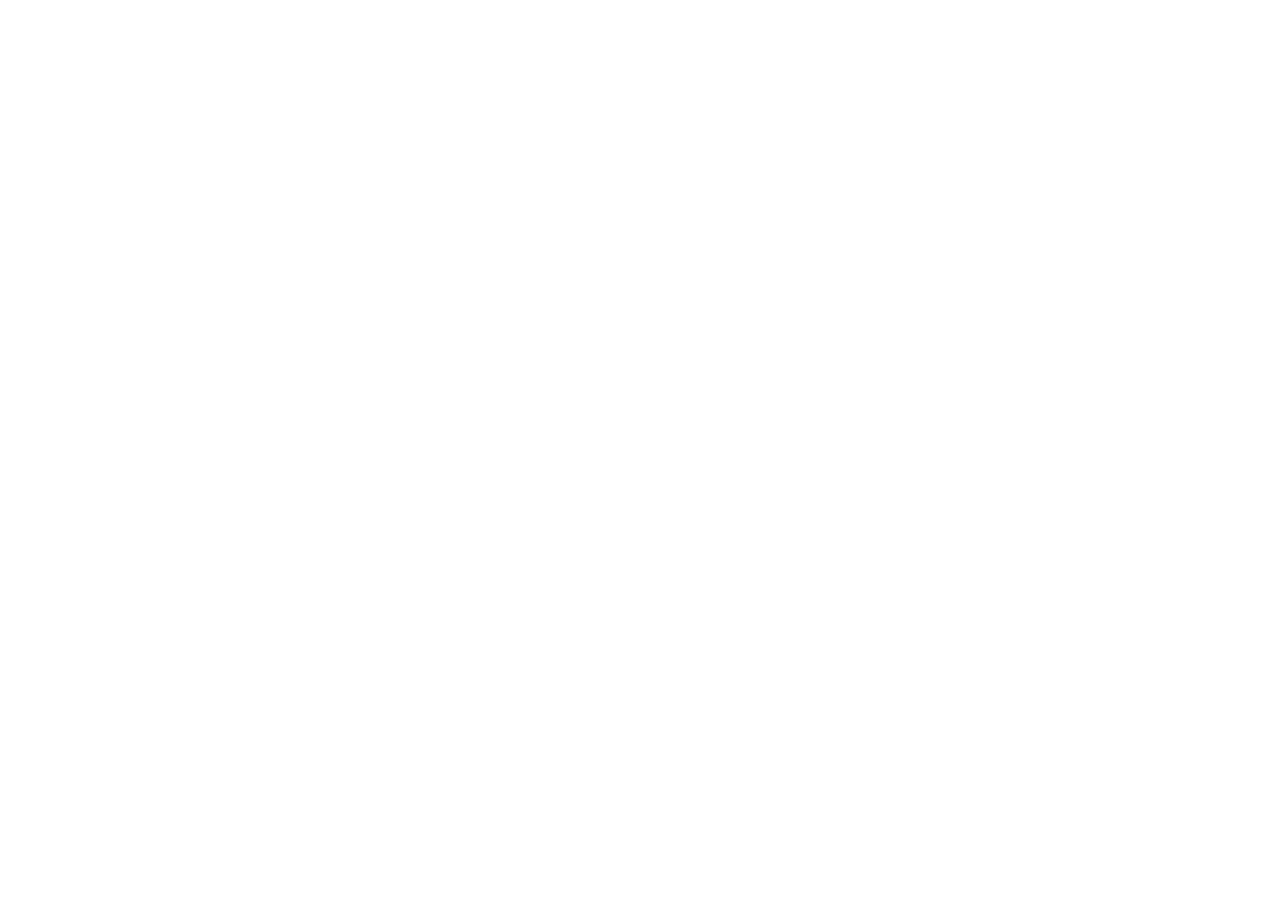
==== projects.html @ ff15ab54 "Add smooth scrolling and projects.html" ====
<!DOCTYPE html>
<html lang="en">

<head>
    <meta charset="UTF-8">
    <meta name="viewport" content="width=device-width, initial-scale=1.0">
    <title>Document</title>
</head>

<body>

</body>

</html>
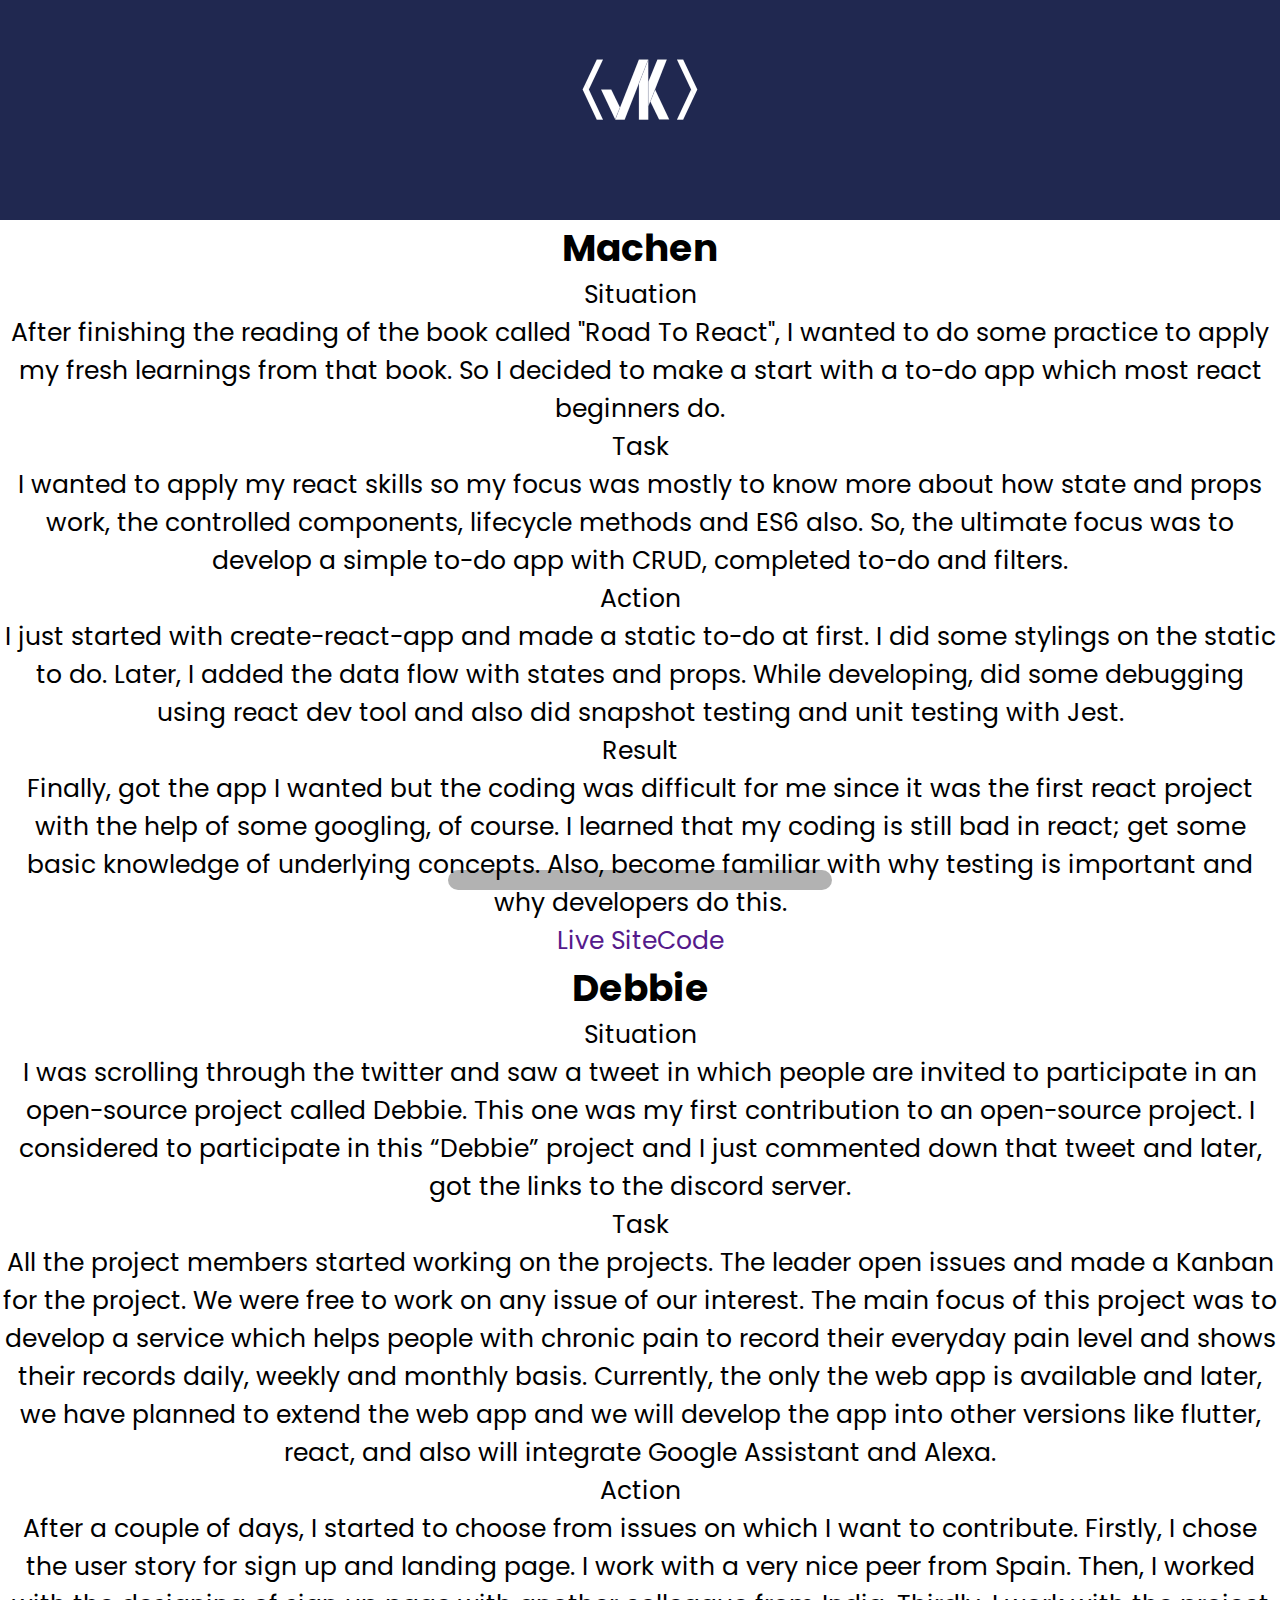
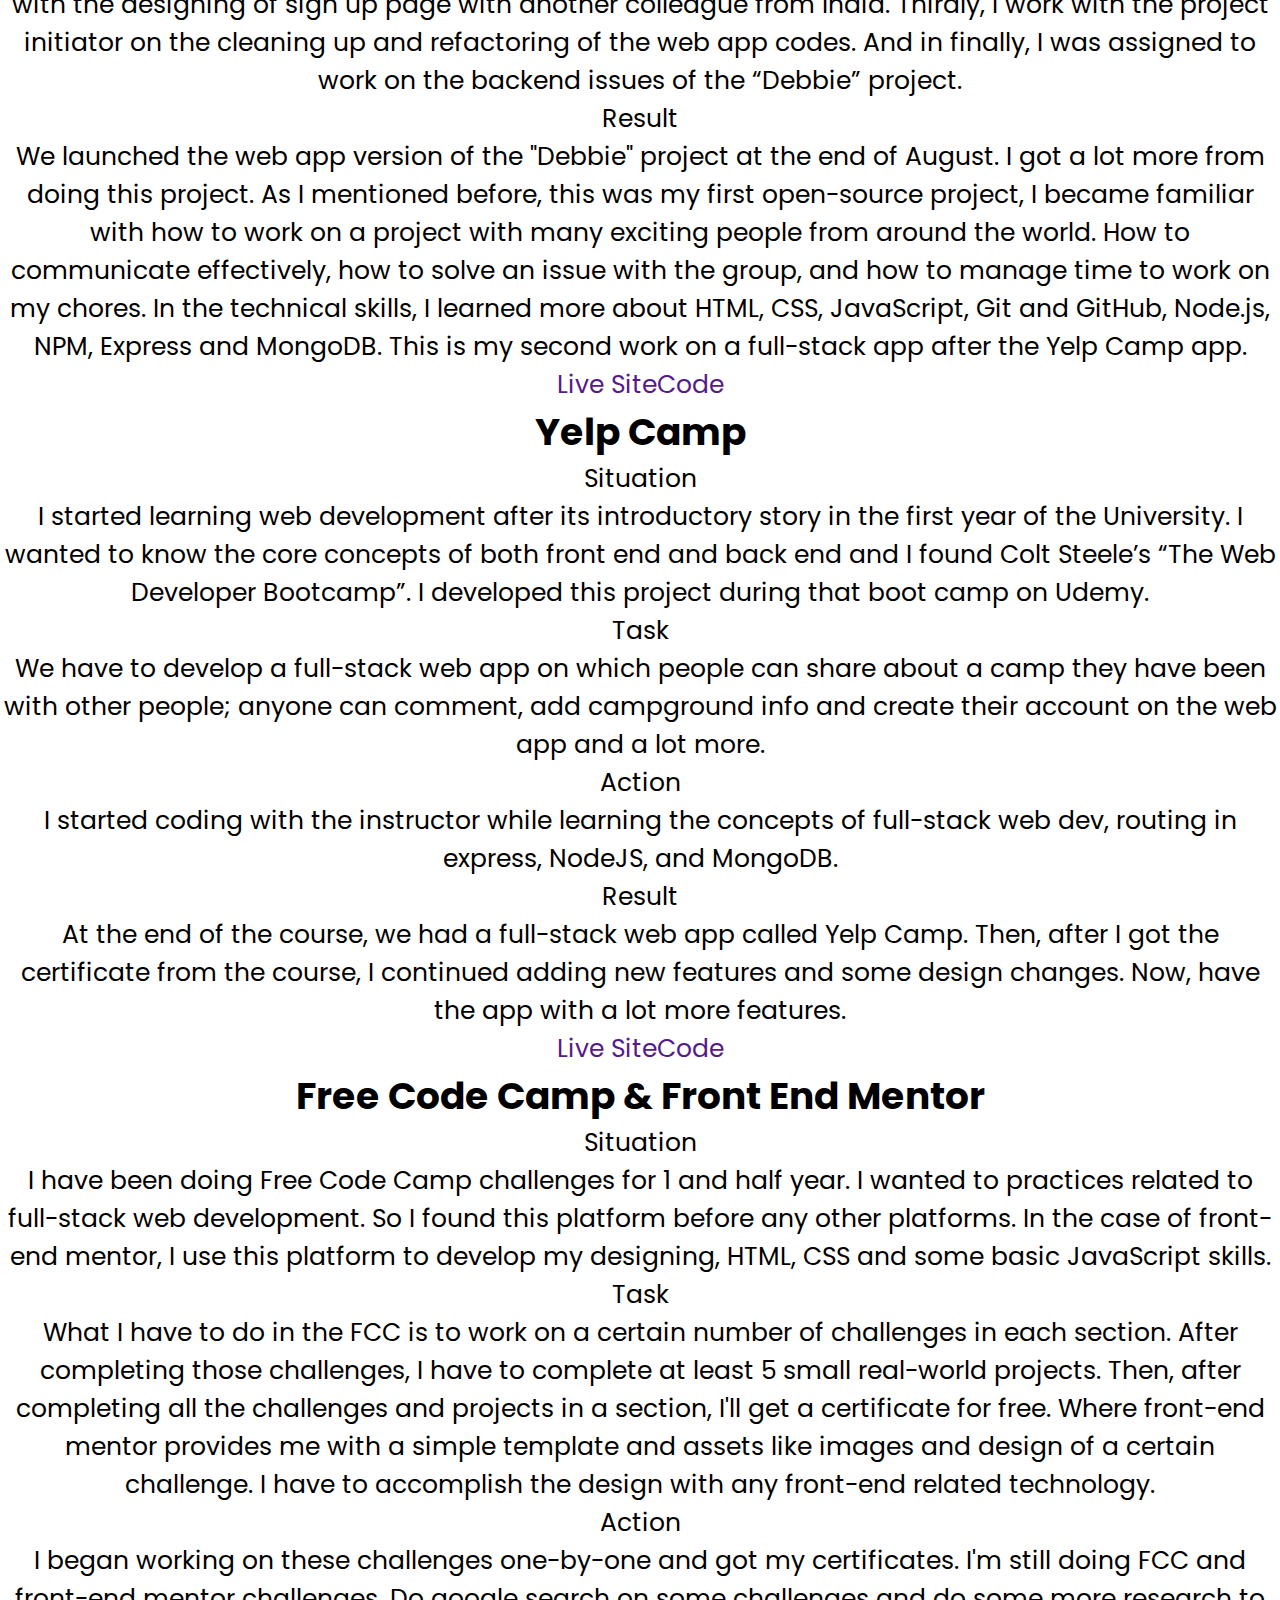
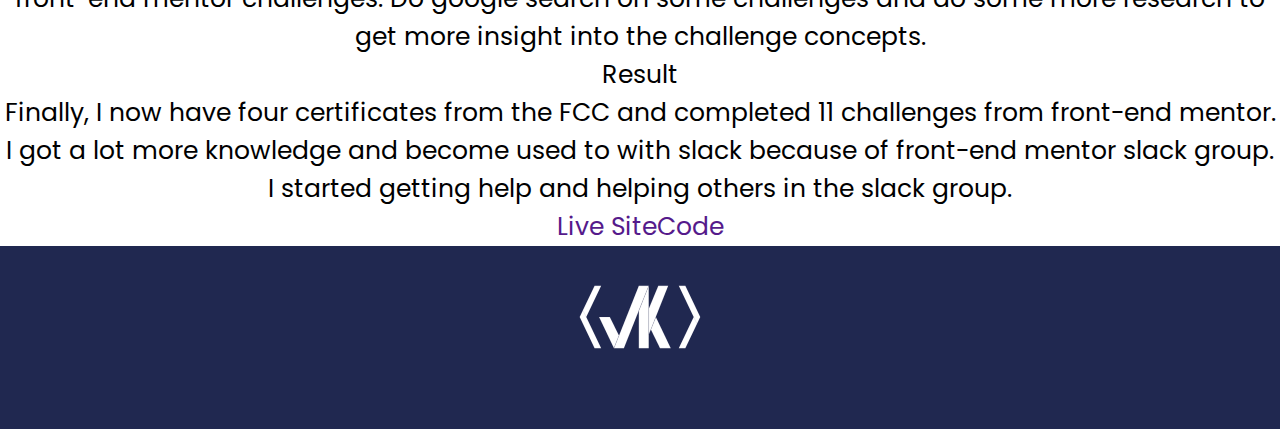
==== commit 906f1214: "Add projects star in data list" ====
--- a/projects.html
+++ b/projects.html
@@ -4,11 +4,154 @@
 <head>
     <meta charset="UTF-8">
     <meta name="viewport" content="width=device-width, initial-scale=1.0">
-    <title>Document</title>
+    <meta name="description"
+        content="This is Vijay Kumar, a front end developer, and now you are viewing my portfolio website. ">
+    <link rel="shortcut icon" href="./assets/images/logowhite.svg" type="image/x-icon">
+    <link href="https://fonts.googleapis.com/css2?family=Poppins:wght@400;500;600;700&display=swap" rel="stylesheet">
+    <link rel="stylesheet" href="https://cdnjs.cloudflare.com/ajax/libs/font-awesome/5.14.0/css/all.min.css"
+        integrity="sha512-1PKOgIY59xJ8Co8+NE6FZ+LOAZKjy+KY8iq0G4B3CyeY6wYHN3yt9PW0XpSriVlkMXe40PTKnXrLnZ9+fkDaog=="
+        crossorigin="anonymous" />
+    <link rel="stylesheet" href="./assets/css/style.css">
+    <title>Projects by Vijay Kumar</title>
 </head>
 
 <body>
+    <header id="aboutme">
+        <div class="logo"><a href="#" title="Vijay Kumar : Home page"><img src="./assets/images/logowhite.svg"
+                    alt="logo representing the letters VK in angle bracket."></a></div>
+    </header>
+    <nav>
+        <ul class="nav__list" id="nav__list">
+            <li class="nav__item"><a href="https://portfolio-git-master.vijaykumarktg.vercel.app/#aboutme"><i
+                        class="fas fa-user"></i></a></li>
+            <li class="nav__item"><a href="https://portfolio-git-master.vijaykumarktg.vercel.app/#skills"><i
+                        class="fas fa-palette"></i></a></li>
+            <li class="nav__item"><a href="https://portfolio-git-master.vijaykumarktg.vercel.app/#works"><i
+                        class="fas fa-laptop-code"></i></a></li>
+            <li class="nav__item"><a href="https://portfolio-git-master.vijaykumarktg.vercel.app/#blogs"><i
+                        class="far fa-newspaper"></i></a></li>
+            <li class="nav__item"><a href="https://portfolio-git-master.vijaykumarktg.vercel.app/#contacts"><i
+                        class="far fa-address-card"></i></a></li>
+            <li class="nav__item"><a href="https://portfolio-git-master.vijaykumarktg.vercel.app/#aboutme"><i
+                        class="fas fa-rocket"></i></a></li>
+        </ul>
+        <div class="hamburger"><span class="animate"><i class="fas fa-bars"></i></span></div>
+    </nav>
+    <main>
+        <section id="machen" class="project__container">
+            <h2 class="project__heading">Machen</h2>
+            <dl class="project__star">
+                <dt>Situation</dt>
+                <dd>After finishing the reading of the book called "Road To React", I wanted to do some practice to
+                    apply my fresh learnings from that book. So I decided to make a start with a to-do app which most
+                    react beginners do.</dd>
+                <dt>Task</dt>
+                <dd>I wanted to apply my react skills so my focus was mostly to know more about how state and props
+                    work, the controlled components, lifecycle methods and ES6 also. So, the ultimate focus was to
+                    develop a simple to-do app with CRUD, completed to-do and filters.</dd>
+                <dt>Action</dt>
+                <dd>I just started with create-react-app and made a static to-do at first. I did some stylings on the
+                    static to do. Later, I added the data flow with states and props. While developing, did some
+                    debugging using react dev tool and also did snapshot testing and unit testing with Jest.</dd>
+                <dt>Result</dt>
+                <dd>Finally, got the app I wanted but the coding was difficult for me since it was the first react
+                    project with the help of some googling, of course. I learned that my coding is still bad in react;
+                    get some basic knowledge of underlying concepts. Also, become familiar with why testing is important
+                    and why developers do this.</dd>
+            </dl>
+            <div class="project__buttons"><a href="" target="_blank" rel="noopener noreferrer">Live Site</a><a href=""
+                    target="_blank" rel="noopener noreferrer">Code</a></div>
+        </section>
 
+        <section id="debbie" class="project__container">
+            <h2 class="project__heading">Debbie</h2>
+            <dl class="project__star">
+                <dt>Situation</dt>
+                <dd>I was scrolling through the twitter and saw a tweet in which people are invited to participate in an
+                    open-source project called Debbie. This one was my first contribution to an open-source project. I
+                    considered to participate in this “Debbie” project and I just commented down that tweet and later,
+                    got the links to the discord server.</dd>
+                <dt>Task</dt>
+                <dd>All the project members started working on the projects. The leader open issues and made a Kanban
+                    for the project. We were free to work on any issue of our interest. The main focus of this project
+                    was to develop a service which helps people with chronic pain to record their everyday pain level
+                    and shows their records daily, weekly and monthly basis. Currently, the only the web app is
+                    available and later, we have planned to extend the web app and we will develop the app into other
+                    versions like flutter, react, and also will integrate Google Assistant and Alexa.</dd>
+                <dt>Action</dt>
+                <dd>After a couple of days, I started to choose from issues on which I want to contribute. Firstly, I
+                    chose the user story for sign up and landing page. I work with a very nice peer from Spain. Then, I
+                    worked with the designing of sign up page with another colleague from India. Thirdly, I work with
+                    the project initiator on the cleaning up and refactoring of the web app codes. And in finally, I was
+                    assigned to work on the backend issues of the “Debbie” project.</dd>
+                <dt>Result</dt>
+                <dd>We launched the web app version of the "Debbie" project at the end of August. I got a lot more from
+                    doing this project. As I mentioned before, this was my first open-source project, I became familiar
+                    with how to work on a project with many exciting people from around the world. How to communicate
+                    effectively, how to solve an issue with the group, and how to manage time to work on my chores. In
+                    the technical skills, I learned more about HTML, CSS, JavaScript, Git and GitHub, Node.js, NPM,
+                    Express and MongoDB. This is my second work on a full-stack app after the Yelp Camp app. </dd>
+            </dl>
+            <div class="project__buttons"><a href="" target="_blank" rel="noopener noreferrer">Live Site</a><a href=""
+                    target="_blank" rel="noopener noreferrer">Code</a></div>
+        </section>
+
+        <section id="yelpcamp" class="project__container">
+            <h2 class="project__heading">Yelp Camp</h2>
+            <dl class="project__star">
+                <dt>Situation</dt>
+                <dd>I started learning web development after its introductory story in the first year of the University.
+                    I wanted to know the core concepts of both front end and back end and I found Colt Steele’s “The Web
+                    Developer Bootcamp”. I developed this project during that boot camp on Udemy.</dd>
+                <dt>Task</dt>
+                <dd>We have to develop a full-stack web app on which people can share about a camp they have been with
+                    other people; anyone can comment, add campground info and create their account on the web app and a
+                    lot more.</dd>
+                <dt>Action</dt>
+                <dd>I started coding with the instructor while learning the concepts of full-stack web dev, routing in
+                    express, NodeJS, and MongoDB.</dd>
+                <dt>Result</dt>
+                <dd>At the end of the course, we had a full-stack web app called Yelp Camp. Then, after I got the
+                    certificate from the course, I continued adding new features and some design changes. Now, have the
+                    app with a lot more features.</dd>
+            </dl>
+            <div class="project__buttons"><a href="" target="_blank" rel="noopener noreferrer">Live Site</a><a href=""
+                    target="_blank" rel="noopener noreferrer">Code</a></div>
+        </section>
+
+        <section id="challenges" class="project__container">
+            <h2 class="project__heading">Free Code Camp & Front End Mentor</h2>
+            <dl class="project__star">
+                <dt>Situation</dt>
+                <dd>I have been doing Free Code Camp challenges for 1 and half year. I wanted to practices related to
+                    full-stack web development. So I found this platform before any other platforms. In the case of
+                    front-end mentor, I use this platform to develop my designing, HTML, CSS and some basic JavaScript
+                    skills.</dd>
+                <dt>Task</dt>
+                <dd>What I have to do in the FCC is to work on a certain number of challenges in each section. After
+                    completing those challenges, I have to complete at least 5 small real-world projects. Then, after
+                    completing all the challenges and projects in a section, I'll get a certificate for free. Where
+                    front-end mentor provides me with a simple template and assets like images and design of a certain
+                    challenge. I have to accomplish the design with any front-end related technology.</dd>
+                <dt>Action</dt>
+                <dd>I began working on these challenges one-by-one and got my certificates. I'm still doing FCC and
+                    front-end mentor challenges. Do google search on some challenges and do some more research to get
+                    more insight into the challenge concepts.</dd>
+                <dt>Result</dt>
+                <dd>Finally, I now have four certificates from the FCC and completed 11 challenges from front-end
+                    mentor. I got a lot more knowledge and become used to with slack because of front-end mentor slack
+                    group. I started getting help and helping others in the slack group.</dd>
+            </dl>
+            <div class="project__buttons"><a href="" target="_blank" rel="noopener noreferrer">Live Site</a><a href=""
+                    target="_blank" rel="noopener noreferrer">Code</a></div>
+        </section>
+    </main>
+
+    <footer id="contacts">
+        <div class="footer__logo"><a href="#" title="Vijay Kumar : Home page"><img src="./assets/images/logowhite.svg"
+                    alt="logo representing the letters VK in angle bracket."></a></div>
+    </footer>
+    <script src="./assets/js/app.js"></script>
 </body>
 
 </html>--- a/assets/css/style.css
+++ b/assets/css/style.css
@@ -0,0 +1,524 @@
+* {
+  margin: 0;
+  padding: 0;
+  box-sizing: border-box;
+}
+
+html {
+  scroll-behavior: smooth;
+  transition: scroll-behavior 1s;
+}
+@media (min-width: 728px) {
+  html {
+    font-size: 20px;
+  }
+}
+@media (min-width: 728px) {
+  html {
+    font-size: 25px;
+  }
+}
+
+body {
+  font-family: "Poppins", sans-serif;
+  text-align: center;
+}
+
+img {
+  max-width: 100%;
+  object-fit: contain;
+}
+
+ul {
+  list-style-type: none;
+}
+
+a {
+  text-decoration: none;
+}
+
+header {
+  padding: 20px 30px;
+  color: white;
+  background-color: #202850;
+}
+header .logo {
+  width: 20%;
+  margin: 0px auto 30px auto;
+}
+@media (min-width: 1280px) {
+  header .logo {
+    width: 10%;
+  }
+}
+@media (min-width: 1280px) {
+  header {
+    padding: 50px;
+  }
+}
+
+.intro__avatar {
+  width: 50%;
+  margin: 0px auto 15px auto;
+}
+.intro__avatar img {
+  border-radius: 50%;
+}
+@media (min-width: 728px) {
+  .intro__avatar {
+    width: 25%;
+  }
+}
+@media (min-width: 1280px) {
+  .intro__avatar {
+    width: 20%;
+  }
+}
+.intro__sentences {
+  font-size: 1.2rem;
+  font-weight: bold;
+  overflow: hidden;
+}
+.intro__sentences #sentence {
+  position: relative;
+  animation: downtoup 1.5s linear 2s infinite;
+}
+@keyframes downtoup {
+  0% {
+    bottom: -30px;
+  }
+  50% {
+    bottom: -18px;
+  }
+  100% {
+    bottom: 0px;
+  }
+}
+.intro__description {
+  font-size: 0.8rem;
+  margin: 20px;
+}
+@media (min-width: 1280px) {
+  .intro__description {
+    width: 40%;
+    margin: 20px auto 0px auto;
+  }
+}
+
+nav {
+  position: fixed;
+  z-index: 1;
+  right: 10px;
+  bottom: 10px;
+}
+nav .hamburger {
+  width: 35px;
+  background: black;
+  color: white;
+  border-radius: 50%;
+  padding: 5px 0px;
+  cursor: pointer;
+}
+@media (min-width: 728px) {
+  nav .hamburger {
+    display: none;
+  }
+}
+@media (min-width: 728px) {
+  nav {
+    width: 50%;
+    border-radius: 20px;
+    left: 0;
+    right: 0;
+    margin: 0 auto;
+    opacity: 0.3;
+    transition: opacity 0.5s ease;
+  }
+  nav:hover {
+    opacity: 1;
+  }
+}
+@media (min-width: 1280px) {
+  nav {
+    width: 30%;
+  }
+}
+
+.nav__list {
+  display: none;
+}
+@media (min-width: 728px) {
+  .nav__list {
+    display: flex;
+    justify-content: center;
+    background-color: black;
+    border-radius: 15px;
+  }
+}
+
+.nav-list-style, .disappear, .appear {
+  width: 40px;
+  background: black;
+  color: white;
+  border-radius: 10px;
+  padding: 6px 0px;
+}
+
+.nav__item a {
+  color: white;
+  cursor: pointer;
+}
+@media (min-width: 728px) {
+  .nav__item {
+    margin: 10px;
+  }
+}
+
+.comein {
+  display: block;
+  animation: translateIn 1s ease;
+}
+
+@keyframes translateIn {
+  0% {
+    opacity: 0;
+    transform: translateX(50px);
+  }
+  70% {
+    opacity: 0.7;
+    transform: translateX(-10px);
+  }
+  100% {
+    opacity: 1;
+    transform: translateX(0px);
+  }
+}
+.appear {
+  display: block;
+  animation: appear 1s ease;
+}
+
+.disappear {
+  animation: disappear 1s ease;
+}
+
+@keyframes appear {
+  0% {
+    opacity: 0;
+    transform: scale(0);
+    transform: translateX(50px);
+  }
+  70% {
+    opacity: 0.7;
+    transform: scale(0.5);
+    transform: translateX(-10px);
+  }
+  100% {
+    opacity: 1;
+    transform: scale(1);
+    transform: translateX(0px);
+  }
+}
+@keyframes disappear {
+  0% {
+    opacity: 1;
+    transform: scale(1.2);
+  }
+  70% {
+    opacity: 0.7;
+    transform: scale(0.5);
+  }
+  100% {
+    opacity: 0;
+    transform: scale(0);
+  }
+}
+.skill {
+  padding: 40px 30px;
+  color: #202850;
+}
+.skill__heading {
+  font-size: 1.1em;
+  margin-bottom: 20px;
+}
+.skill__list {
+  display: grid;
+  grid-template-columns: 50% 50%;
+  row-gap: 40px;
+  column-gap: 40px;
+  justify-content: space-evenly;
+}
+.skill__list .skill__item i {
+  font-size: 30px;
+}
+@media (min-width: 1280px) {
+  .skill__list .skill__item i {
+    font-size: 40px;
+  }
+}
+@media (min-width: 1280px) {
+  .skill__list {
+    grid-template-columns: repeat(4, 25%);
+    width: 60%;
+    margin: 30px auto 0px auto;
+  }
+}
+@media (min-width: 1280px) {
+  .skill {
+    padding: 50px;
+  }
+}
+
+.work {
+  padding: 40px 30px;
+  color: white;
+  background-color: #202850;
+  position: relative;
+}
+.work__heading {
+  font-size: 1.1em;
+  margin-bottom: 20px;
+}
+.work__list {
+  max-width: 80%;
+  margin: auto;
+  position: relative;
+}
+.work .prev,
+.work .next {
+  cursor: pointer;
+  position: absolute;
+  top: 50%;
+  width: auto;
+  margin-top: -22px;
+  font-weight: bold;
+  font-size: 20px;
+  padding: 0px 10px;
+  transition: 0.6s ease;
+  border-radius: 50%;
+  background: linear-gradient(145deg, #1d2448, #222b56);
+  box-shadow: 20px 20px 60px #101427, -20px -20px 60px #303c79;
+}
+@media (min-width: 1280px) {
+  .work .prev,
+.work .next {
+    font-size: 30px;
+  }
+}
+.work .prev {
+  left: 5%;
+}
+@media (min-width: 1280px) {
+  .work .prev {
+    padding: 6px 25px 7px 20px;
+  }
+}
+.work .next {
+  right: 5%;
+}
+@media (min-width: 1280px) {
+  .work .next {
+    padding: 7px 20px 6px 25px;
+  }
+}
+.work .dot {
+  cursor: pointer;
+  font-size: 15px;
+  margin: 0 10px;
+  display: inline-block;
+  transition: color 0.6s ease;
+}
+.work .active,
+.work .dot:hover {
+  color: #717171;
+}
+
+.initial {
+  display: none;
+}
+
+.fade {
+  -webkit-animation: fade 3s;
+  animation: fade 3s;
+}
+
+@-webkit-keyframes fade {
+  from {
+    opacity: 0.4;
+  }
+  to {
+    opacity: 1;
+  }
+}
+@keyframes fade {
+  from {
+    opacity: 0.4;
+  }
+  to {
+    opacity: 1;
+  }
+}
+.work__item {
+  margin: 30px auto;
+  border-radius: 20px;
+  background: linear-gradient(145deg, #1d2448, #222b56);
+  box-shadow: 16px 16px 32px #161c38, -16px -16px 32px #2a3468;
+  color: white;
+}
+.work__item__img {
+  width: 200px;
+  height: 200px;
+  margin: 20px 0px;
+}
+.work__item__title {
+  font-size: 1em;
+  margin-bottom: 20px;
+}
+.work__item__desc {
+  font-size: 0.7em;
+  font-weight: 600;
+  padding: 0px 30px;
+  margin-bottom: 20px;
+}
+.work__item__button {
+  display: inline-block;
+  color: white;
+  padding: 10px 20px;
+  outline: none;
+  border: none;
+  cursor: pointer;
+  border-radius: 35px;
+  background: linear-gradient(315deg, #1d2448, #222b56);
+  box-shadow: -16px -16px 32px #171d3a, 16px 16px 32px #293366;
+  margin-bottom: 20px;
+  font-size: 0.7em;
+}
+@media (min-width: 1280px) {
+  .work__item {
+    width: 50%;
+  }
+}
+
+.blog {
+  padding: 40px 30px;
+  color: #202850;
+  background-color: white;
+}
+.blog__heading {
+  font-size: 1.1em;
+  margin-bottom: 20px;
+}
+.blog__list {
+  display: grid;
+  grid-template-columns: 100%;
+}
+@media (min-width: 728px) {
+  .blog__list {
+    grid-template-columns: 50% 50%;
+    column-gap: 20px;
+  }
+}
+@media (min-width: 1280px) {
+  .blog__list {
+    grid-template-columns: 1fr 1fr 1fr;
+  }
+}
+
+.blog__item {
+  margin: 30px auto;
+  border-radius: 20px;
+  background: linear-gradient(145deg, #e6e6e6, #ffffff);
+  box-shadow: 16px 16px 32px #b3b3b3, -16px -16px 32px #ffffff;
+  color: #202850;
+}
+.blog__item__img {
+  object-fit: fill;
+  height: 150px;
+  border-radius: 10px 10px 0px 0px;
+  margin-bottom: 20px;
+}
+@media (min-width: 728px) {
+  .blog__item__img {
+    height: 200px;
+  }
+}
+@media (min-width: 728px) {
+  .blog__item__img {
+    height: 200px;
+  }
+}
+.blog__item__title {
+  font-size: 1em;
+  padding: 0px 30px;
+  margin-bottom: 20px;
+}
+.blog__item__desc {
+  font-size: 0.7em;
+  font-weight: 600;
+  padding: 0px 30px;
+  margin-bottom: 20px;
+}
+.blog__item__button {
+  display: inline-block;
+  border-radius: 35px;
+  background: linear-gradient(315deg, #e6e6e6, #ffffff);
+  box-shadow: -16px -16px 32px #b8b8b8, 16px 16px 32px #ffffff;
+  color: #202850;
+  padding: 10px 20px;
+  outline: none;
+  border: none;
+  cursor: pointer;
+  margin-bottom: 20px;
+  font-size: 0.7em;
+}
+@media (min-width: 728px) {
+  .blog__item {
+    width: 90%;
+  }
+}
+
+footer {
+  padding: 30px 20px;
+  background-color: #202850;
+  color: white;
+}
+footer .footer__logo {
+  width: 20%;
+  margin: 0px auto 30px auto;
+}
+@media (min-width: 1280px) {
+  footer .footer__logo {
+    width: 10%;
+  }
+}
+footer .social__list {
+  display: flex;
+  justify-content: space-evenly;
+}
+footer .social__list .social__item a i {
+  color: white;
+  font-size: 30px;
+}
+@media (min-width: 1280px) {
+  footer .social__list .social__item a i {
+    font-size: 40px;
+  }
+}
+@media (min-width: 1280px) {
+  footer .social__list .facebook {
+    grid-column: 1/4;
+  }
+}
+@media (min-width: 1280px) {
+  footer .social__list {
+    display: grid;
+    grid-template-columns: 1fr 1fr 1fr;
+  }
+}
+@media (min-width: 728px) {
+  footer .social__list {
+    margin-bottom: 40px;
+  }
+}
+
+/*# sourceMappingURL=style.css.map */
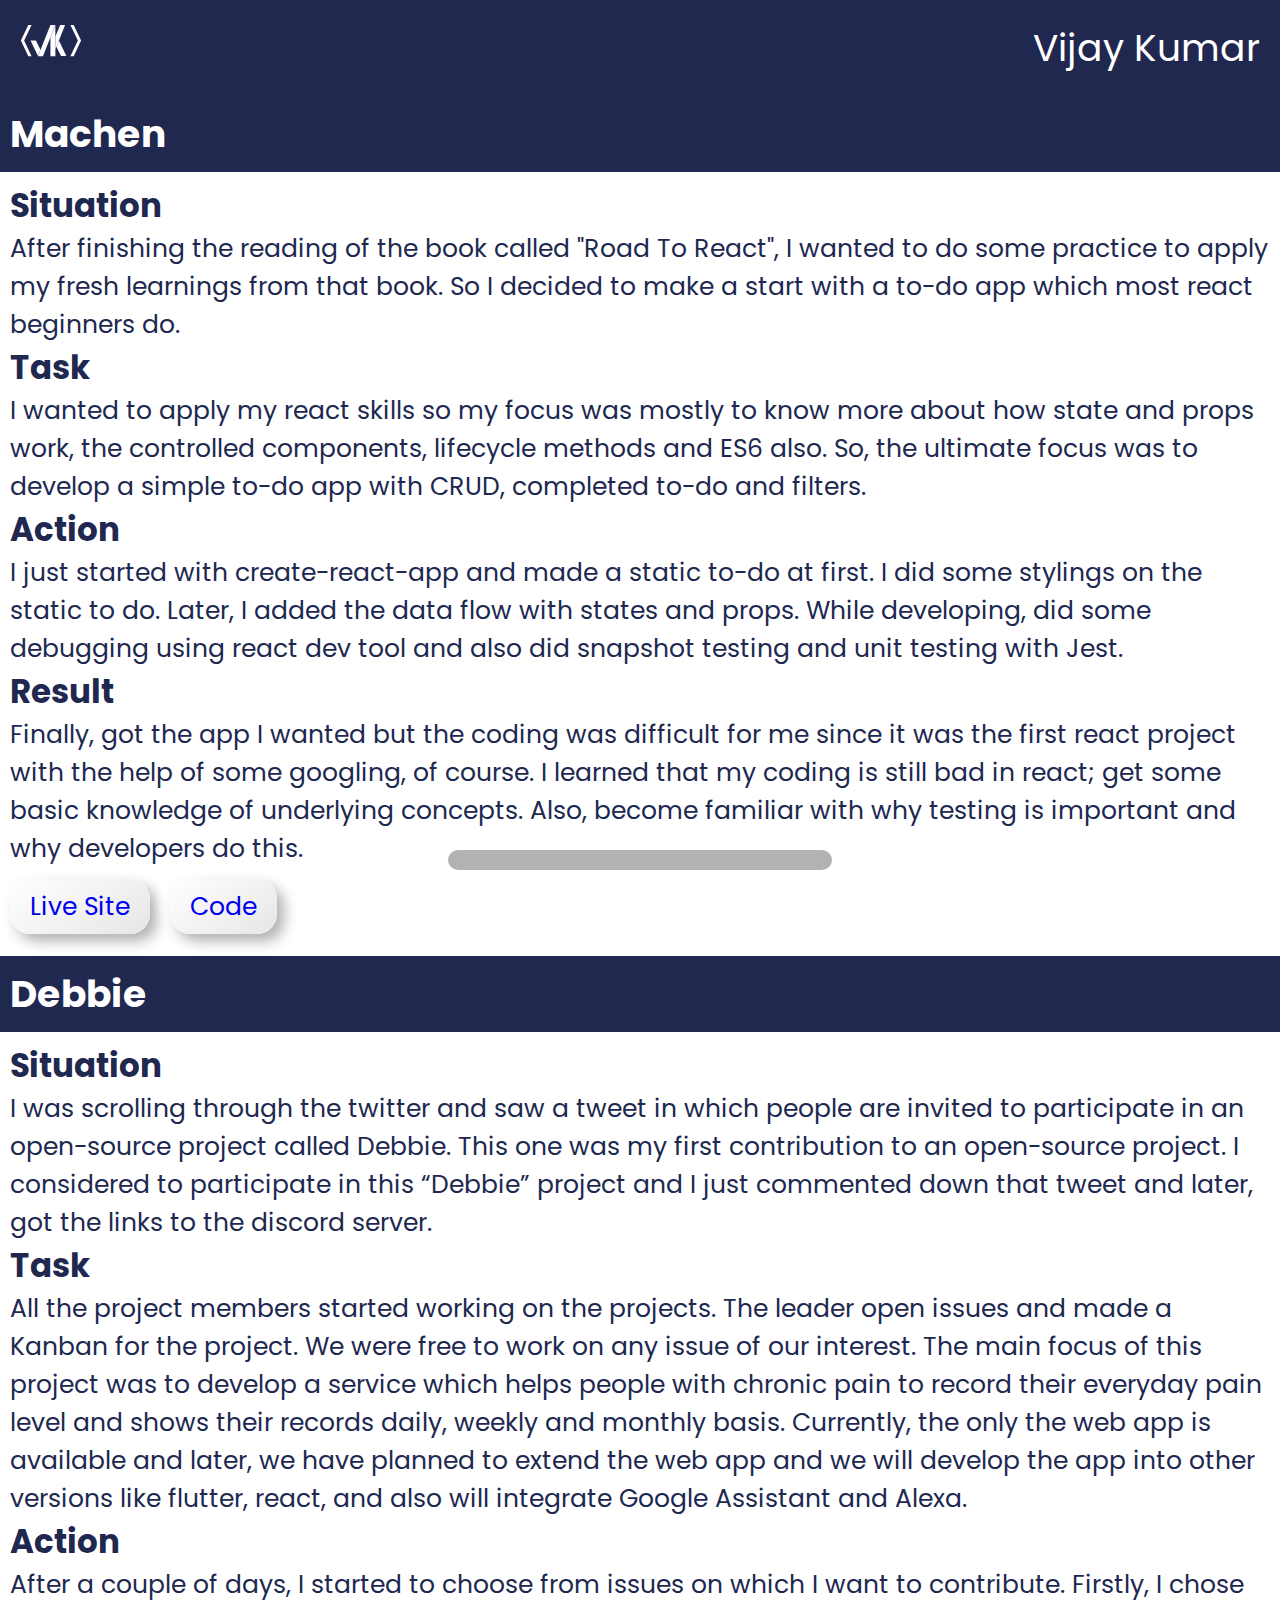
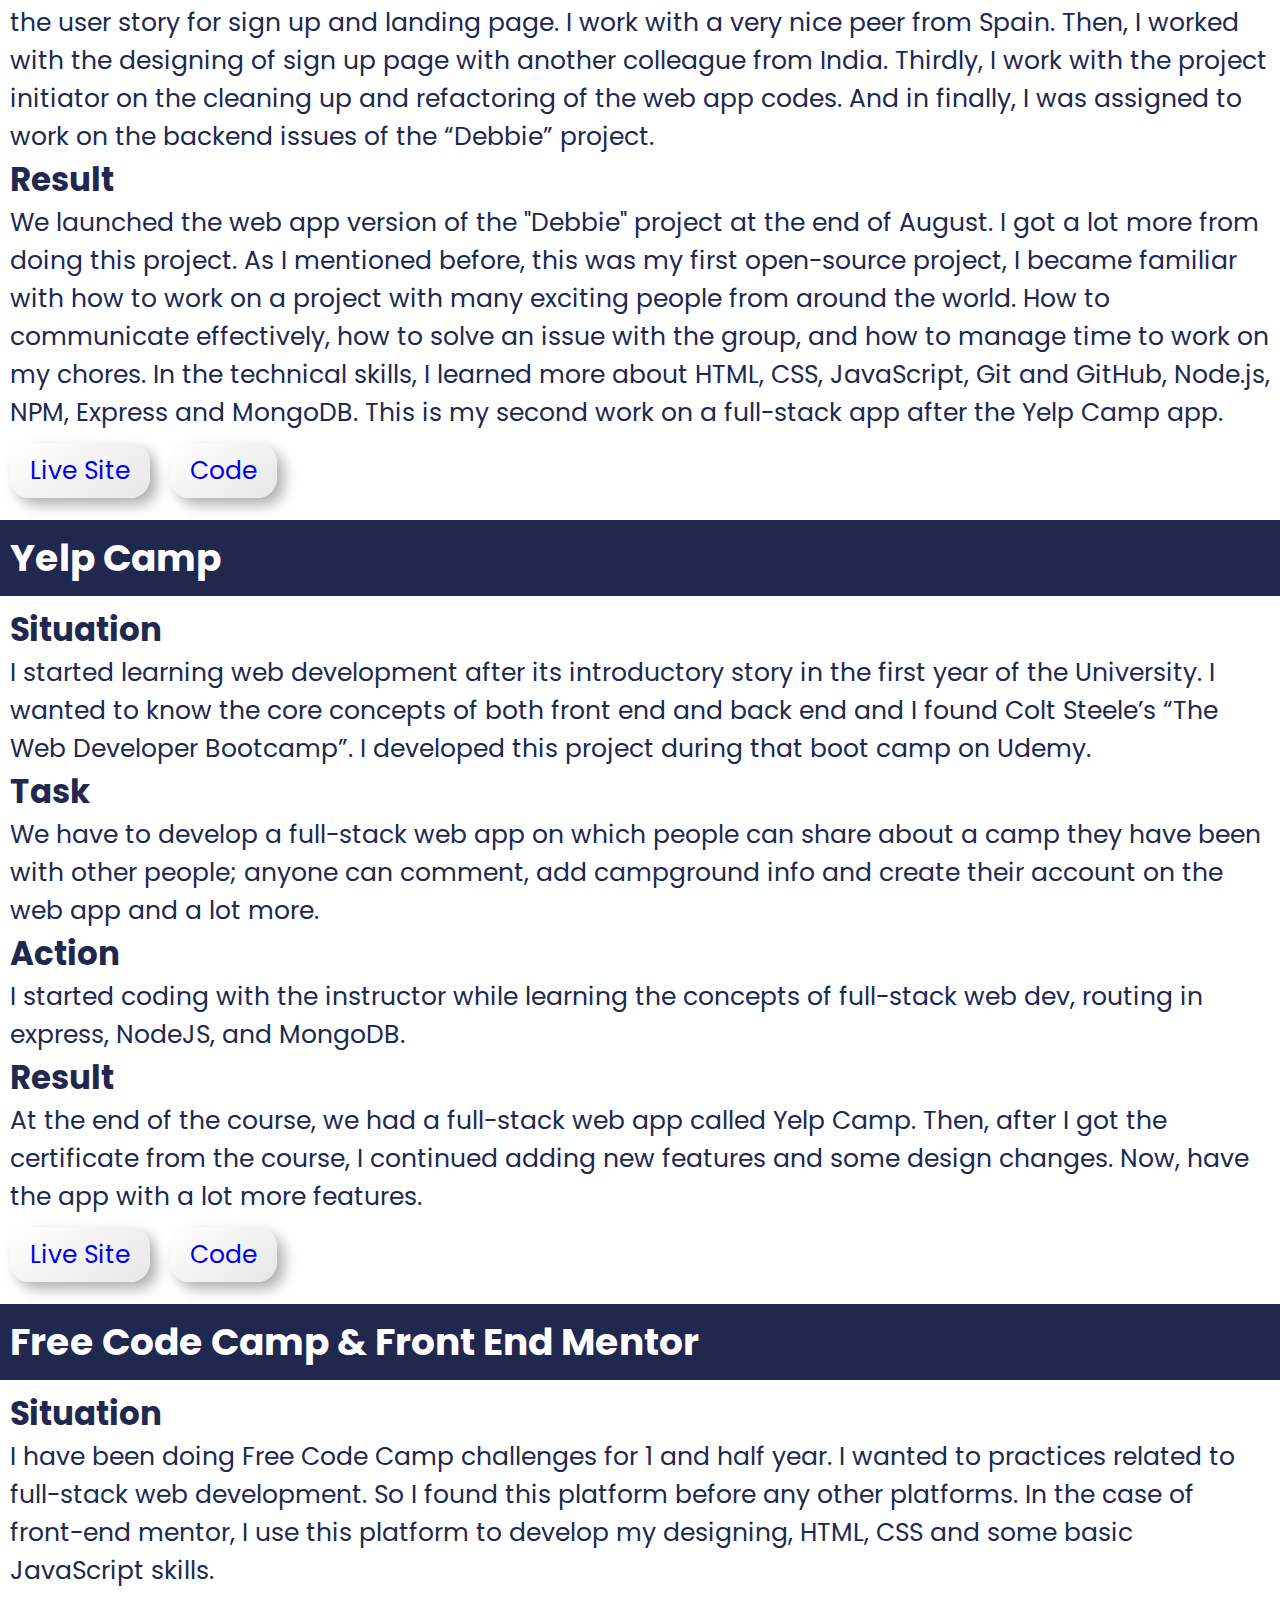
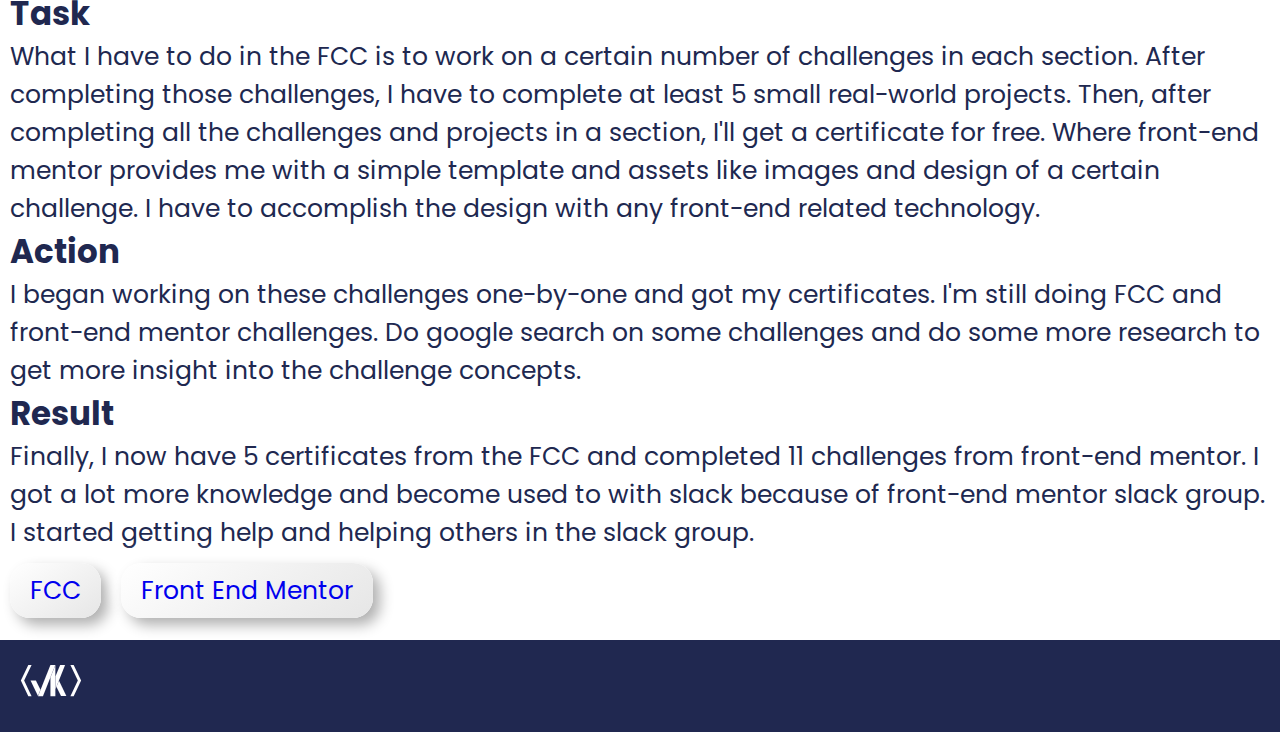
==== commit cabff76a: "Add all require styling to projects case studies" ====
--- a/projects.html
+++ b/projects.html
@@ -11,14 +11,17 @@
     <link rel="stylesheet" href="https://cdnjs.cloudflare.com/ajax/libs/font-awesome/5.14.0/css/all.min.css"
         integrity="sha512-1PKOgIY59xJ8Co8+NE6FZ+LOAZKjy+KY8iq0G4B3CyeY6wYHN3yt9PW0XpSriVlkMXe40PTKnXrLnZ9+fkDaog=="
         crossorigin="anonymous" />
-    <link rel="stylesheet" href="./assets/css/style.css">
+    <link rel="stylesheet" href="./assets/css/projects.css">
     <title>Projects by Vijay Kumar</title>
 </head>
 
 <body>
-    <header id="aboutme">
-        <div class="logo"><a href="#" title="Vijay Kumar : Home page"><img src="./assets/images/logowhite.svg"
-                    alt="logo representing the letters VK in angle bracket."></a></div>
+    <header>
+        <div class="logo">
+            <a href="https://portfolio-git-master.vijaykumarktg.vercel.app/" title="Vijay Kumar : Home page"><img
+                    src="./assets/images/logowhite.svg" alt="logo representing the letters VK in angle bracket."></a>
+            <span>Vijay Kumar</span>
+        </div>
     </header>
     <nav>
         <ul class="nav__list" id="nav__list">
@@ -59,8 +62,10 @@
                     get some basic knowledge of underlying concepts. Also, become familiar with why testing is important
                     and why developers do this.</dd>
             </dl>
-            <div class="project__buttons"><a href="" target="_blank" rel="noopener noreferrer">Live Site</a><a href=""
-                    target="_blank" rel="noopener noreferrer">Code</a></div>
+            <div class="project__buttons"><a href="https://machen-todo-react-app-git-master.vijaykumarktg.vercel.app/"
+                    target="_blank" rel="noopener noreferrer" class="live__button">Live
+                    Site</a><a href="https://github.com/VijayKumarKTG/machen-todo-react-app" target="_blank"
+                    rel="noopener noreferrer" class="code__button">Code</a></div>
         </section>
 
         <section id="debbie" class="project__container">
@@ -92,8 +97,10 @@
                     the technical skills, I learned more about HTML, CSS, JavaScript, Git and GitHub, Node.js, NPM,
                     Express and MongoDB. This is my second work on a full-stack app after the Yelp Camp app. </dd>
             </dl>
-            <div class="project__buttons"><a href="" target="_blank" rel="noopener noreferrer">Live Site</a><a href=""
-                    target="_blank" rel="noopener noreferrer">Code</a></div>
+            <div class="project__buttons"><a href="#" target="_blank" rel="noopener noreferrer"
+                    class="live__button">Live
+                    Site</a><a href="https://github.com/VijayKumarKTG/Web-App-Repo" target="_blank"
+                    rel="noopener noreferrer" class="code__button">Code</a></div>
         </section>
 
         <section id="yelpcamp" class="project__container">
@@ -115,8 +122,9 @@
                     certificate from the course, I continued adding new features and some design changes. Now, have the
                     app with a lot more features.</dd>
             </dl>
-            <div class="project__buttons"><a href="" target="_blank" rel="noopener noreferrer">Live Site</a><a href=""
-                    target="_blank" rel="noopener noreferrer">Code</a></div>
+            <div class="project__buttons"><a href="https://yelpcampmm.herokuapp.com/" target="_blank"
+                    rel="noopener noreferrer" class="live__button">Live
+                    Site</a><a href="#" target="_blank" rel="noopener noreferrer" class="code__button">Code</a></div>
         </section>
 
         <section id="challenges" class="project__container">
@@ -138,20 +146,24 @@
                     front-end mentor challenges. Do google search on some challenges and do some more research to get
                     more insight into the challenge concepts.</dd>
                 <dt>Result</dt>
-                <dd>Finally, I now have four certificates from the FCC and completed 11 challenges from front-end
+                <dd>Finally, I now have 5 certificates from the FCC and completed 11 challenges from front-end
                     mentor. I got a lot more knowledge and become used to with slack because of front-end mentor slack
                     group. I started getting help and helping others in the slack group.</dd>
             </dl>
-            <div class="project__buttons"><a href="" target="_blank" rel="noopener noreferrer">Live Site</a><a href=""
-                    target="_blank" rel="noopener noreferrer">Code</a></div>
+            <div class="project__buttons"><a href="https://www.freecodecamp.org/vijaykumarktg" target="_blank"
+                    rel="noopener noreferrer" class="live__button">FCC</a><a
+                    href="https://www.frontendmentor.io/profile/VijayKumarKTG" target="_blank" rel="noopener noreferrer"
+                    class="code__button">Front End
+                    Mentor</a></div>
         </section>
     </main>
 
-    <footer id="contacts">
-        <div class="footer__logo"><a href="#" title="Vijay Kumar : Home page"><img src="./assets/images/logowhite.svg"
+    <footer>
+        <div class="footer__logo"><a href="https://portfolio-git-master.vijaykumarktg.vercel.app/"
+                title="Vijay Kumar : Home page"><img src="./assets/images/logowhite.svg"
                     alt="logo representing the letters VK in angle bracket."></a></div>
     </footer>
-    <script src="./assets/js/app.js"></script>
+    <script src="./assets/js/projects.js"></script>
 </body>
 
 </html>--- a/assets/css/projects.css
+++ b/assets/css/projects.css
@@ -0,0 +1,256 @@
+* {
+  margin: 0;
+  padding: 0;
+  box-sizing: border-box;
+}
+
+html {
+  scroll-behavior: smooth;
+  transition: scroll-behavior 1s;
+}
+@media (min-width: 728px) {
+  html {
+    font-size: 20px;
+  }
+}
+@media (min-width: 728px) {
+  html {
+    font-size: 25px;
+  }
+}
+
+body {
+  font-family: "Poppins", sans-serif;
+  text-align: center;
+}
+
+img {
+  max-width: 100%;
+  object-fit: contain;
+}
+
+ul {
+  list-style-type: none;
+}
+
+a {
+  text-decoration: none;
+}
+
+header {
+  padding: 20px;
+  color: white;
+  background-color: #202850;
+}
+header .logo {
+  display: flex;
+  justify-content: space-between;
+}
+header .logo a {
+  display: inline-block;
+  width: 20%;
+}
+header .logo span {
+  align-self: center;
+}
+@media (min-width: 728px) {
+  header .logo a {
+    width: 12%;
+  }
+  header .logo span {
+    font-size: 1.3rem;
+  }
+}
+@media (min-width: 1280px) {
+  header .logo a {
+    width: 5%;
+  }
+  header .logo span {
+    font-size: 1.5rem;
+  }
+}
+
+nav {
+  position: fixed;
+  z-index: 1;
+  right: 10px;
+  bottom: 30px;
+}
+nav .hamburger {
+  width: 35px;
+  background: black;
+  color: white;
+  border-radius: 50%;
+  padding: 5px 0px;
+  cursor: pointer;
+}
+@media (min-width: 728px) {
+  nav .hamburger {
+    display: none;
+  }
+}
+@media (min-width: 728px) {
+  nav {
+    width: 50%;
+    border-radius: 20px;
+    left: 0;
+    right: 0;
+    margin: 0 auto;
+    opacity: 0.3;
+    transition: opacity 0.5s ease;
+  }
+  nav:hover {
+    opacity: 1;
+  }
+}
+@media (min-width: 1280px) {
+  nav {
+    width: 30%;
+  }
+}
+
+.nav__list {
+  display: none;
+}
+@media (min-width: 728px) {
+  .nav__list {
+    display: flex;
+    justify-content: center;
+    background-color: black;
+    border-radius: 15px;
+  }
+}
+
+.nav-list-style, .disappear, .appear {
+  width: 40px;
+  background: black;
+  color: white;
+  border-radius: 10px;
+  padding: 6px 0px;
+}
+
+.nav__item a {
+  color: white;
+  cursor: pointer;
+}
+@media (min-width: 728px) {
+  .nav__item {
+    margin: 10px;
+  }
+}
+
+.comein {
+  display: block;
+  animation: translateIn 1s ease;
+}
+
+@keyframes translateIn {
+  0% {
+    opacity: 0;
+    transform: translateX(50px);
+  }
+  70% {
+    opacity: 0.7;
+    transform: translateX(-10px);
+  }
+  100% {
+    opacity: 1;
+    transform: translateX(0px);
+  }
+}
+.appear {
+  display: block;
+  animation: appear 1s ease;
+}
+
+.disappear {
+  animation: disappear 1s ease;
+}
+
+@keyframes appear {
+  0% {
+    opacity: 0;
+    transform: scale(0);
+    transform: translateX(50px);
+  }
+  70% {
+    opacity: 0.7;
+    transform: scale(0.5);
+    transform: translateX(-10px);
+  }
+  100% {
+    opacity: 1;
+    transform: scale(1);
+    transform: translateX(0px);
+  }
+}
+@keyframes disappear {
+  0% {
+    opacity: 1;
+    transform: scale(1.2);
+  }
+  70% {
+    opacity: 0.7;
+    transform: scale(0.5);
+  }
+  100% {
+    opacity: 0;
+    transform: scale(0);
+  }
+}
+.project__container {
+  text-align: left;
+  margin-bottom: 20px;
+}
+.project__container .project__heading {
+  position: sticky;
+  left: 0;
+  top: 0;
+  background-color: #202850;
+  color: white;
+  padding: 10px;
+}
+
+.project__star {
+  color: #202850;
+  padding: 10px;
+}
+.project__star dt {
+  font-size: 1.3rem;
+  font-weight: bold;
+}
+
+.project__buttons {
+  padding: 10px;
+}
+.project__buttons .live__button,
+.project__buttons .code__button {
+  padding: 10px 20px;
+  border-radius: 20px;
+  background: linear-gradient(145deg, #ffffff, #e6e6e6);
+  box-shadow: 7px 7px 14px #b0b0b0, -7px -7px 14px #ffffff;
+}
+.project__buttons .live__button {
+  margin-right: 20px;
+}
+
+footer {
+  padding: 20px;
+  background-color: #202850;
+  color: white;
+}
+footer .footer__logo {
+  width: 20%;
+}
+@media (min-width: 728px) {
+  footer .footer__logo {
+    width: 12%;
+  }
+}
+@media (min-width: 728px) {
+  footer .footer__logo {
+    width: 5%;
+  }
+}
+
+/*# sourceMappingURL=projects.css.map */
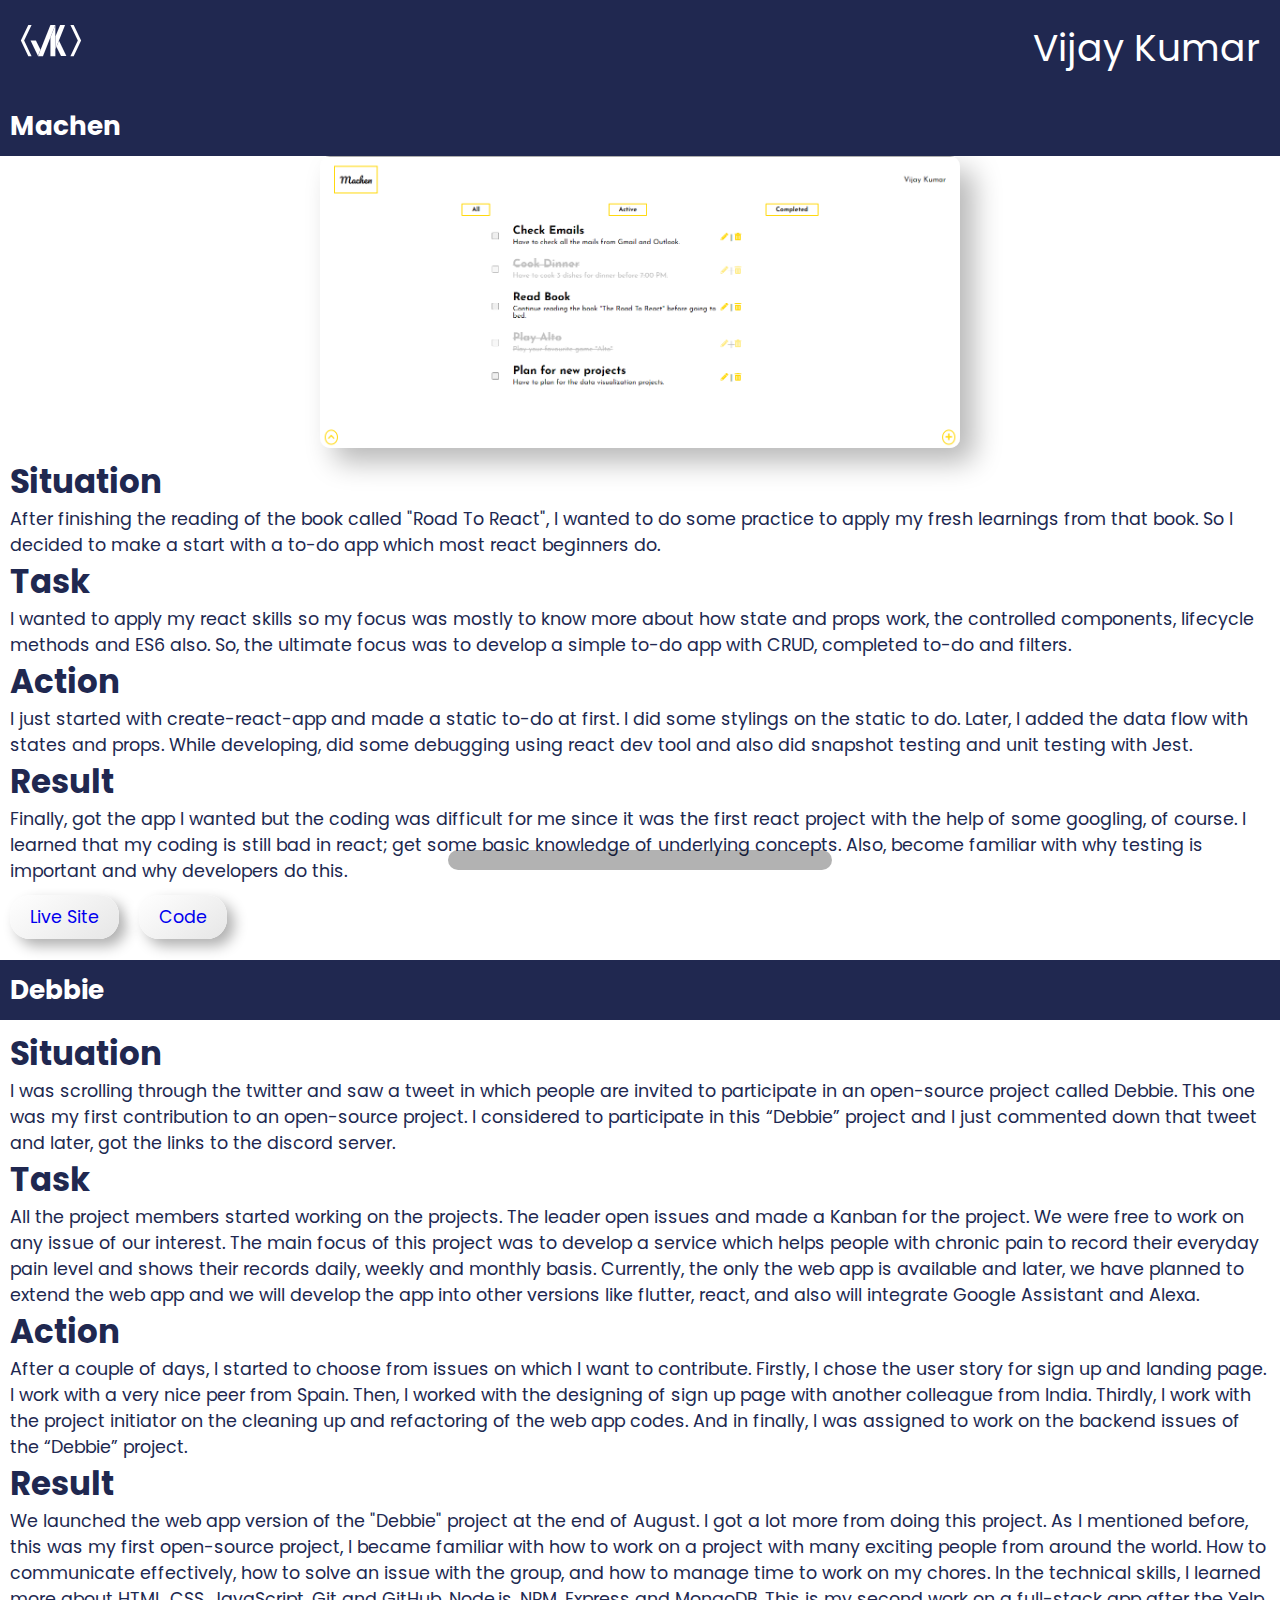
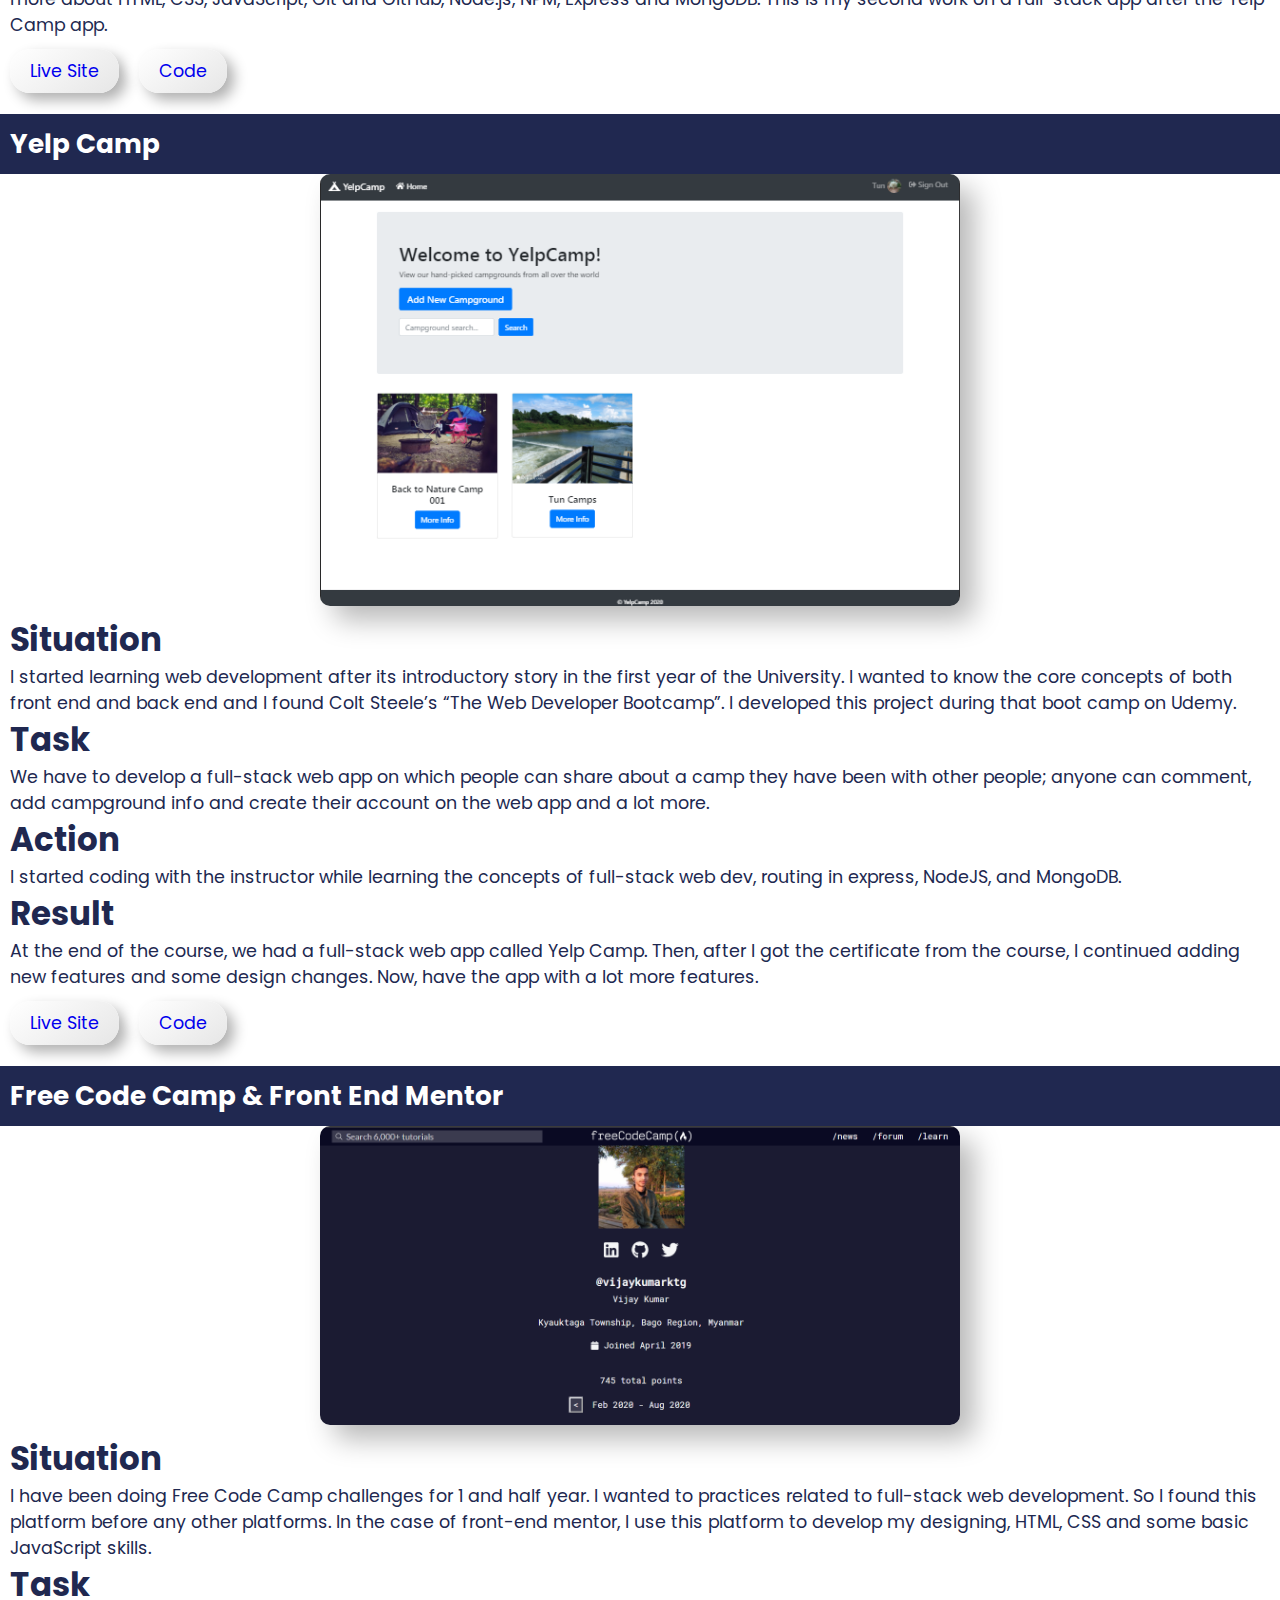
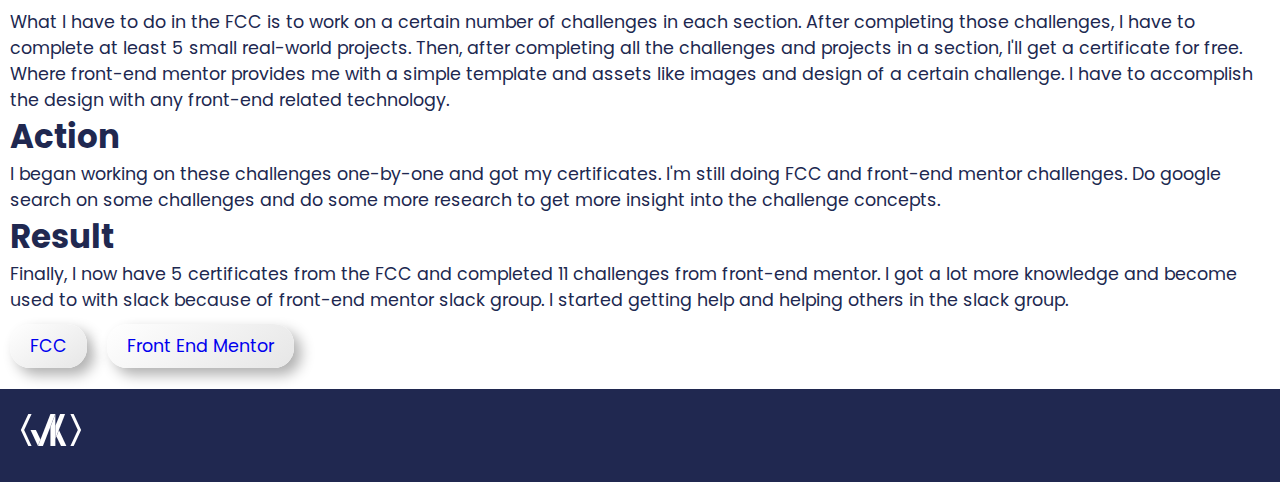
==== commit 846eaf6b: "Finish v1 of portfolio" ====
--- a/projects.html
+++ b/projects.html
@@ -18,31 +18,26 @@
 <body>
     <header>
         <div class="logo">
-            <a href="https://portfolio-git-master.vijaykumarktg.vercel.app/" title="Vijay Kumar : Home page"><img
-                    src="./assets/images/logowhite.svg" alt="logo representing the letters VK in angle bracket."></a>
+            <a href="./index.html" title="Vijay Kumar : Home page"><img src="./assets/images/logowhite.svg"
+                    alt="logo representing the letters VK in angle bracket."></a>
             <span>Vijay Kumar</span>
         </div>
     </header>
     <nav>
         <ul class="nav__list" id="nav__list">
-            <li class="nav__item"><a href="https://portfolio-git-master.vijaykumarktg.vercel.app/#aboutme"><i
-                        class="fas fa-user"></i></a></li>
-            <li class="nav__item"><a href="https://portfolio-git-master.vijaykumarktg.vercel.app/#skills"><i
-                        class="fas fa-palette"></i></a></li>
-            <li class="nav__item"><a href="https://portfolio-git-master.vijaykumarktg.vercel.app/#works"><i
-                        class="fas fa-laptop-code"></i></a></li>
-            <li class="nav__item"><a href="https://portfolio-git-master.vijaykumarktg.vercel.app/#blogs"><i
-                        class="far fa-newspaper"></i></a></li>
-            <li class="nav__item"><a href="https://portfolio-git-master.vijaykumarktg.vercel.app/#contacts"><i
-                        class="far fa-address-card"></i></a></li>
-            <li class="nav__item"><a href="https://portfolio-git-master.vijaykumarktg.vercel.app/#aboutme"><i
-                        class="fas fa-rocket"></i></a></li>
+            <li class="nav__item"><a href="./index.html#aboutme"><i class="fas fa-user"></i></a></li>
+            <li class="nav__item"><a href="./index.html#skills"><i class="fas fa-palette"></i></a></li>
+            <li class="nav__item"><a href="./index.html#works"><i class="fas fa-laptop-code"></i></a></li>
+            <li class="nav__item"><a href="./index.html#blogs"><i class="far fa-newspaper"></i></a></li>
+            <li class="nav__item"><a href="./index.html#contacts"><i class="far fa-address-card"></i></a></li>
+            <li class="nav__item"><a href="#"><i class="fas fa-rocket"></i></a></li>
         </ul>
         <div class="hamburger"><span class="animate"><i class="fas fa-bars"></i></span></div>
     </nav>
     <main>
         <section id="machen" class="project__container">
             <h2 class="project__heading">Machen</h2>
+            <img src="./assets/images/machen.png" alt="The machen app in a mobile device.">
             <dl class="project__star">
                 <dt>Situation</dt>
                 <dd>After finishing the reading of the book called "Road To React", I wanted to do some practice to
@@ -105,6 +100,7 @@
 
         <section id="yelpcamp" class="project__container">
             <h2 class="project__heading">Yelp Camp</h2>
+            <img src="./assets/images/yelpcamp.png" alt="The yelpcamp app on a laptop.">
             <dl class="project__star">
                 <dt>Situation</dt>
                 <dd>I started learning web development after its introductory story in the first year of the University.
@@ -129,6 +125,7 @@
 
         <section id="challenges" class="project__container">
             <h2 class="project__heading">Free Code Camp & Front End Mentor</h2>
+            <img src="./assets/images/fcc.png" alt="The yelpcamp app on a laptop.">
             <dl class="project__star">
                 <dt>Situation</dt>
                 <dd>I have been doing Free Code Camp challenges for 1 and half year. I wanted to practices related to
@@ -159,9 +156,9 @@
     </main>
 
     <footer>
-        <div class="footer__logo"><a href="https://portfolio-git-master.vijaykumarktg.vercel.app/"
-                title="Vijay Kumar : Home page"><img src="./assets/images/logowhite.svg"
-                    alt="logo representing the letters VK in angle bracket."></a></div>
+        <div class="footer__logo"><a href="./index.html" title="Vijay Kumar : Home page"><img
+                    src="./assets/images/logowhite.svg" alt="logo representing the letters VK in angle bracket."></a>
+        </div>
     </footer>
     <script src="./assets/js/projects.js"></script>
 </body>
--- a/assets/css/projects.css
+++ b/assets/css/projects.css
@@ -201,6 +201,20 @@
 .project__container {
   text-align: left;
   margin-bottom: 20px;
+  font-size: 0.7rem;
+}
+.project__container img {
+  display: block;
+  margin: auto;
+  max-width: 90%;
+  border-radius: 10px;
+  background: linear-gradient(145deg, #ffffff, #e6e6e6);
+  box-shadow: 14px 14px 28px #b8b8b8, -14px -14px 28px #ffffff;
+}
+@media (min-width: 1280px) {
+  .project__container img {
+    max-width: 50%;
+  }
 }
 .project__container .project__heading {
   position: sticky;
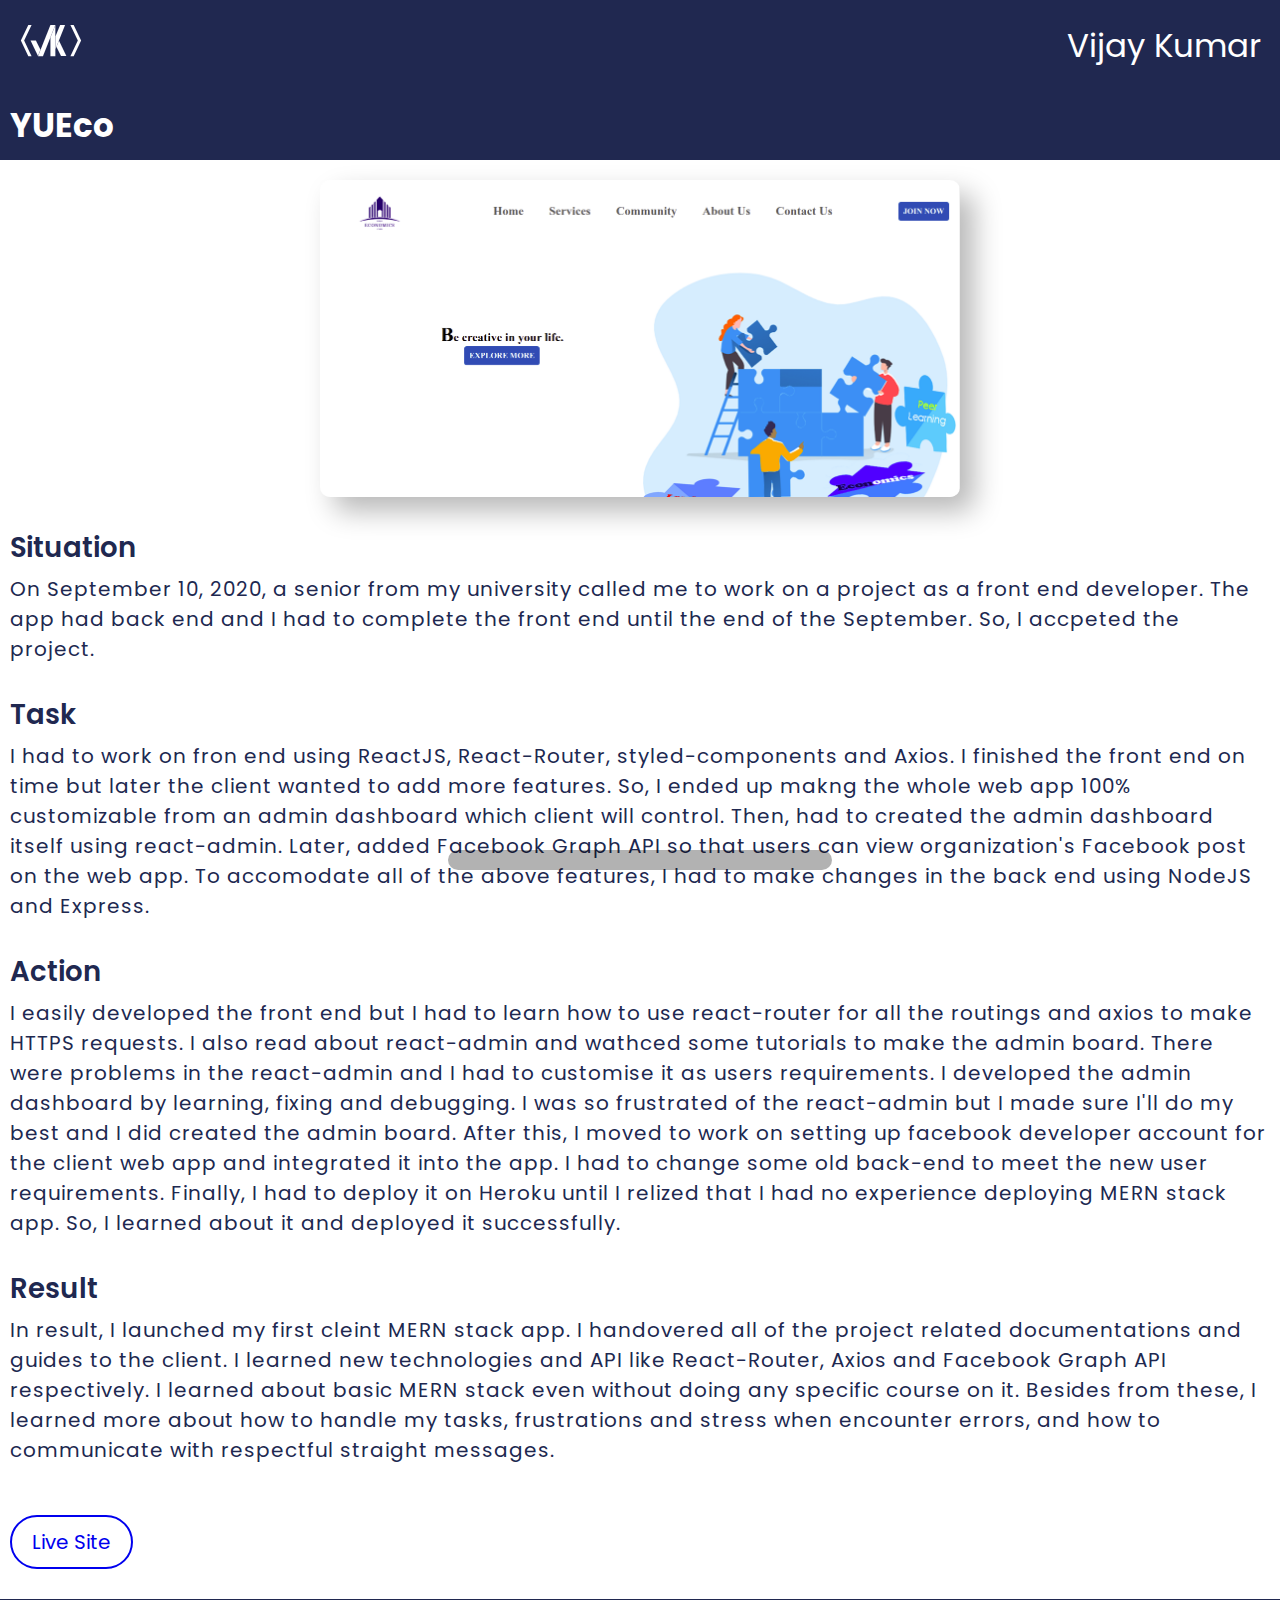
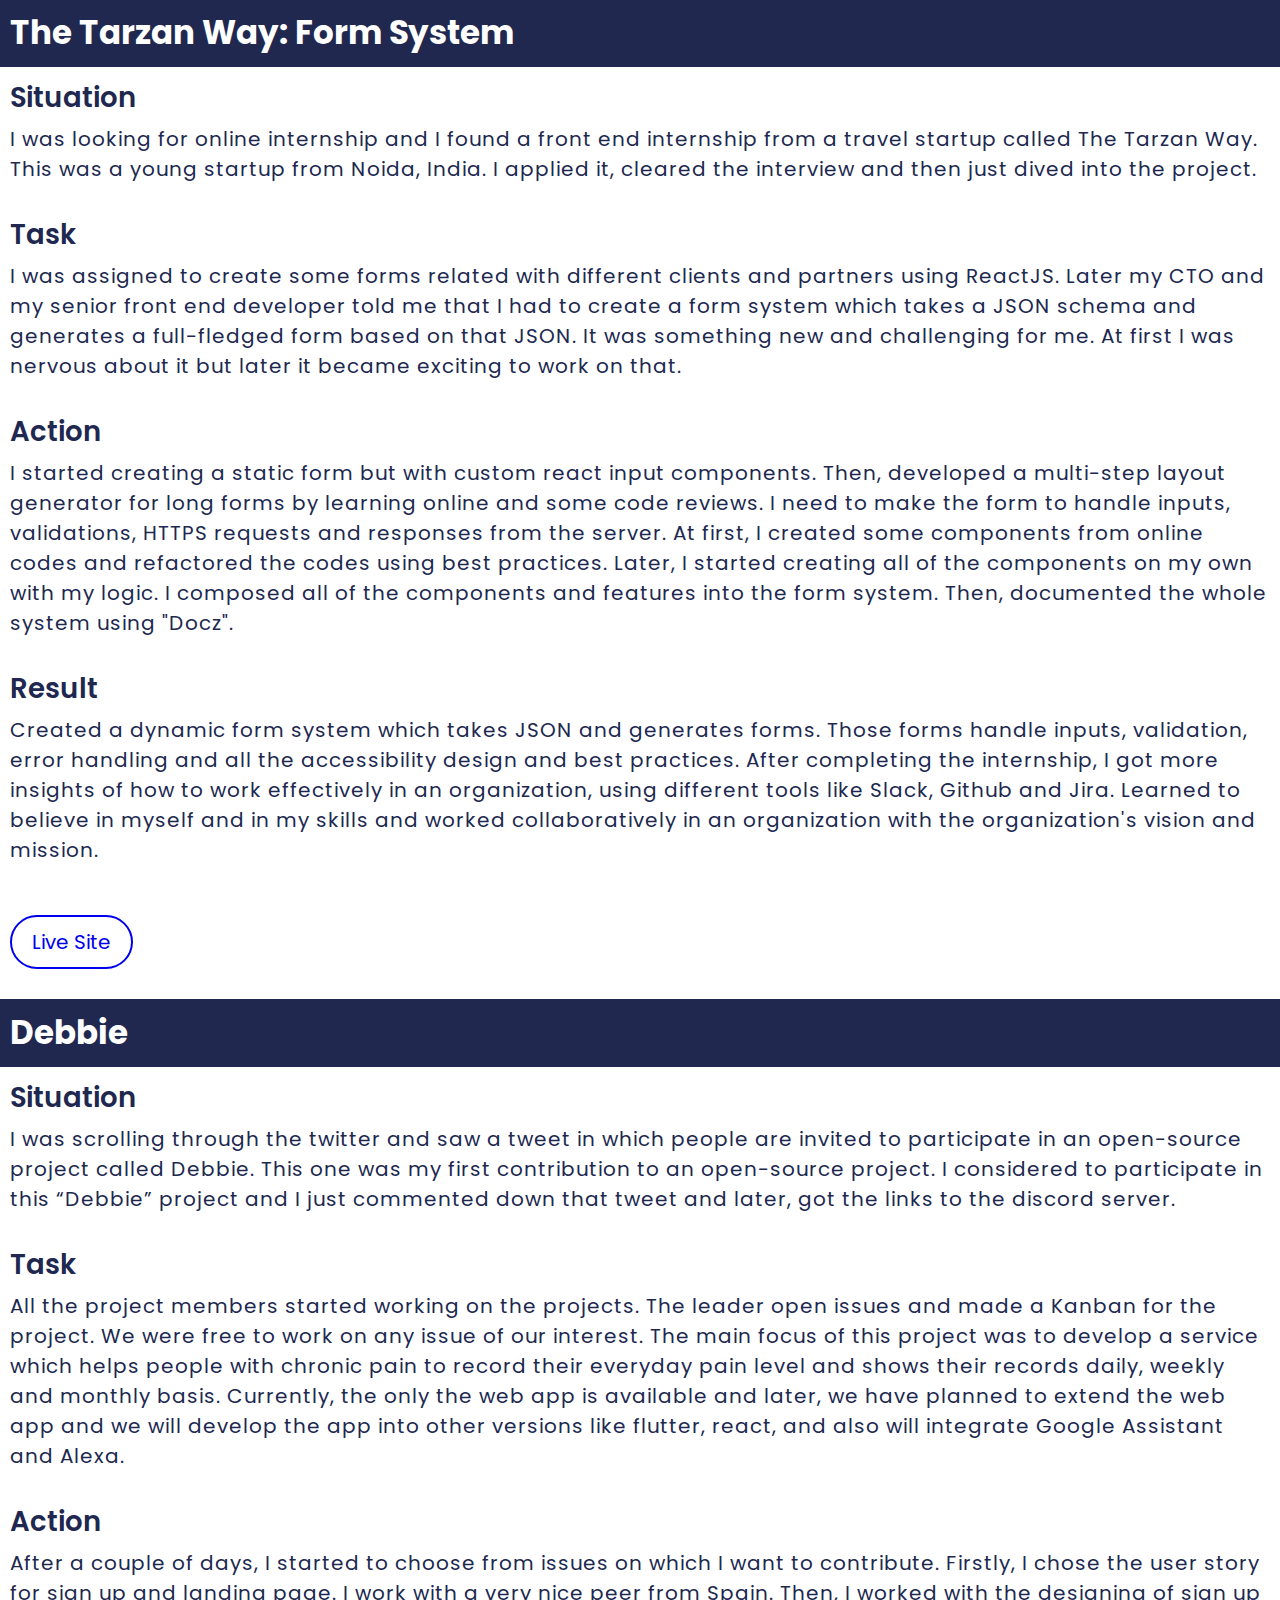
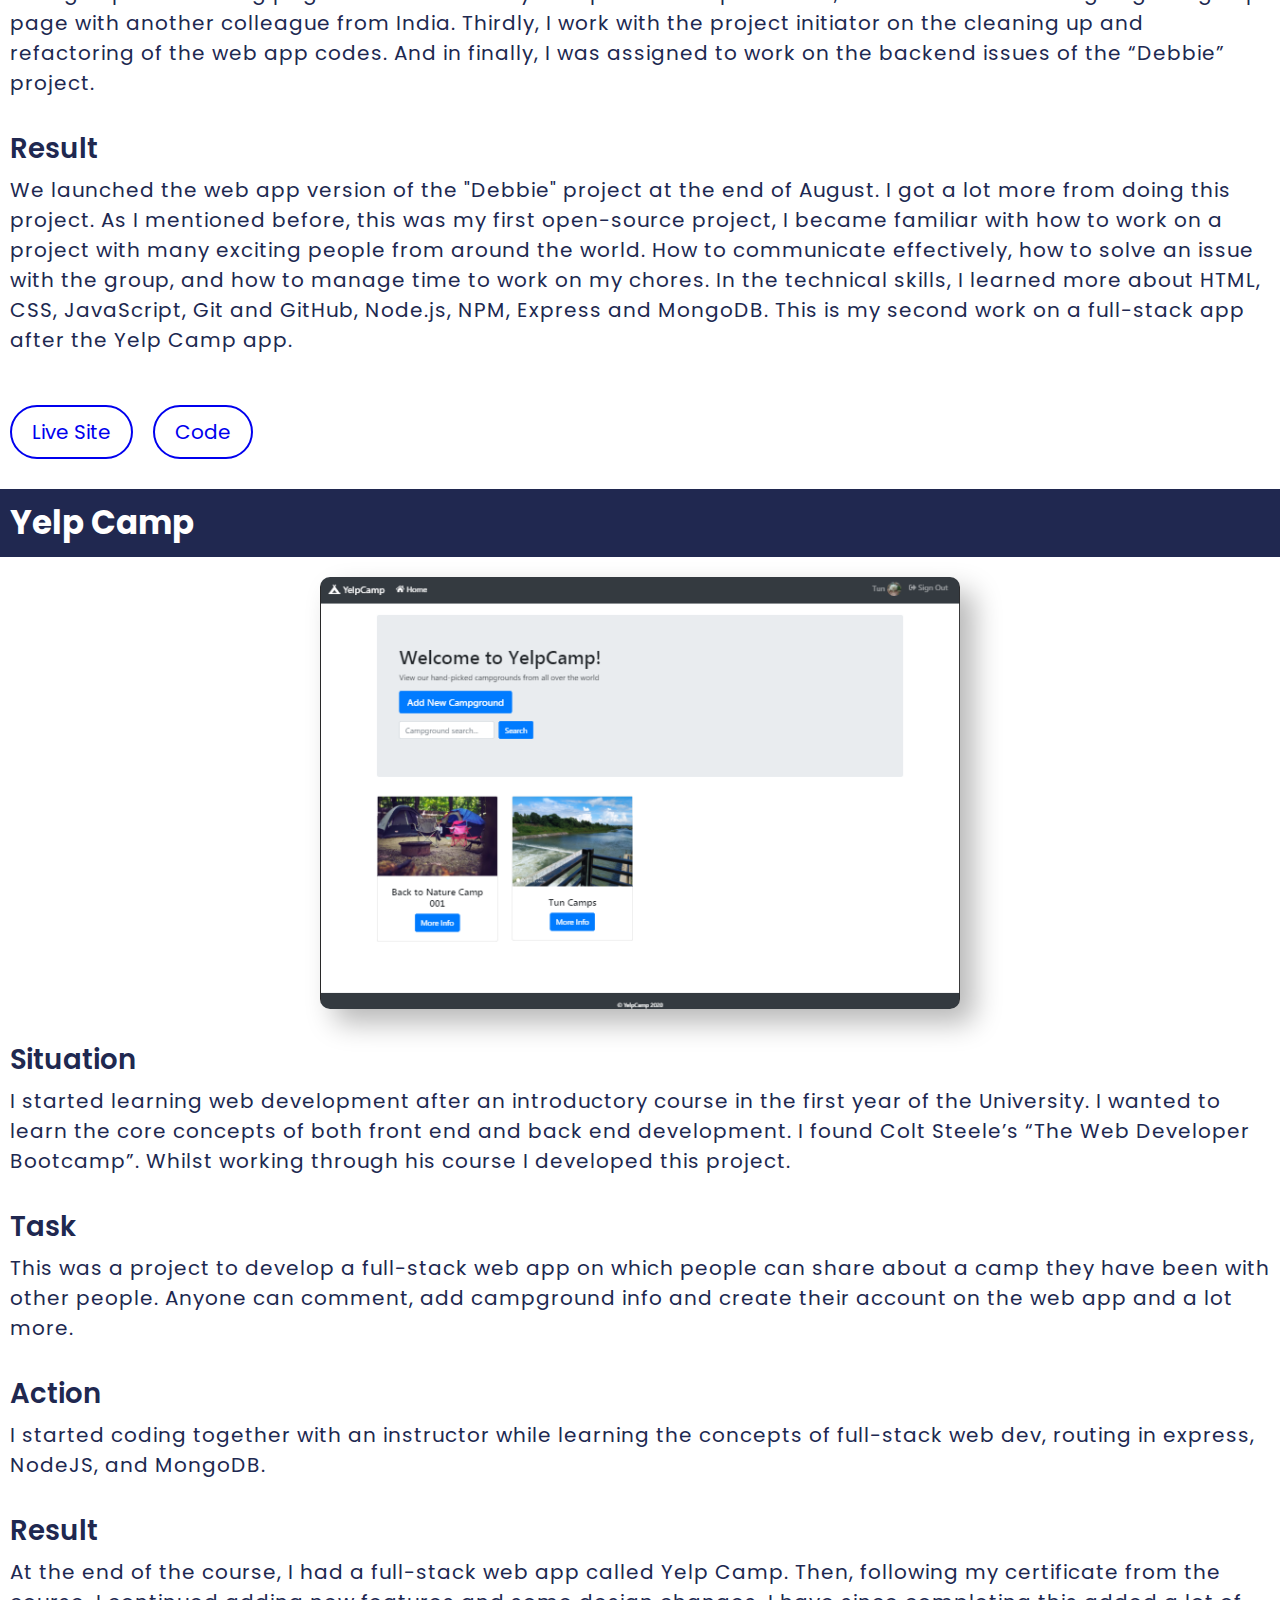
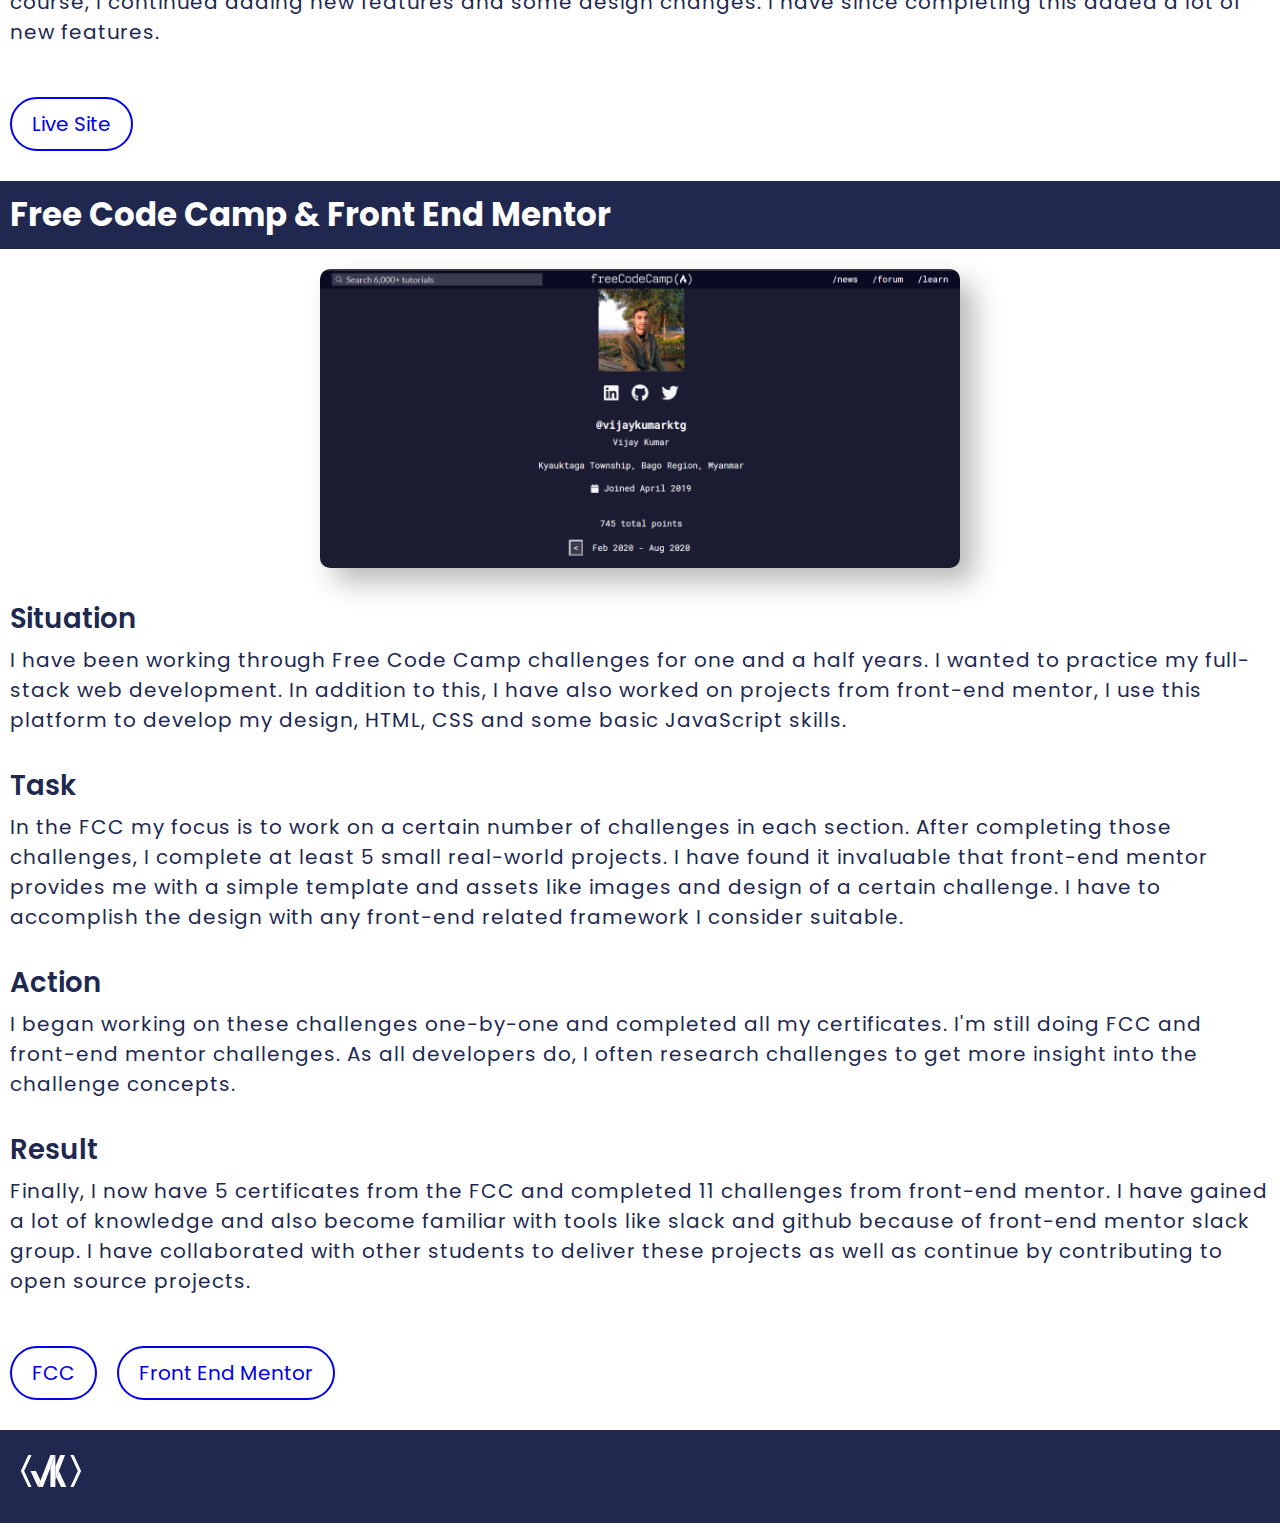
==== commit c55e6e53: "Add YUEco and TTW projects details, change the projects layout in index and other minor design fixes" ====
--- a/projects.html
+++ b/projects.html
@@ -1,166 +1,368 @@
-<!DOCTYPE html>
-<html lang="en">
-
-<head>
-    <meta charset="UTF-8">
-    <meta name="viewport" content="width=device-width, initial-scale=1.0">
-    <meta name="description"
-        content="This is Vijay Kumar, a front end developer, and now you are viewing my portfolio website. ">
-    <link rel="shortcut icon" href="./assets/images/logowhite.svg" type="image/x-icon">
-    <link href="https://fonts.googleapis.com/css2?family=Poppins:wght@400;500;600;700&display=swap" rel="stylesheet">
-    <link rel="stylesheet" href="https://cdnjs.cloudflare.com/ajax/libs/font-awesome/5.14.0/css/all.min.css"
-        integrity="sha512-1PKOgIY59xJ8Co8+NE6FZ+LOAZKjy+KY8iq0G4B3CyeY6wYHN3yt9PW0XpSriVlkMXe40PTKnXrLnZ9+fkDaog=="
-        crossorigin="anonymous" />
-    <link rel="stylesheet" href="./assets/css/projects.css">
-    <title>Projects by Vijay Kumar</title>
-</head>
-
-<body>
-    <header>
-        <div class="logo">
-            <a href="./index.html" title="Vijay Kumar : Home page"><img src="./assets/images/logowhite.svg"
-                    alt="logo representing the letters VK in angle bracket."></a>
-            <span>Vijay Kumar</span>
-        </div>
-    </header>
-    <nav>
-        <ul class="nav__list" id="nav__list">
-            <li class="nav__item"><a href="./index.html#aboutme"><i class="fas fa-user"></i></a></li>
-            <li class="nav__item"><a href="./index.html#skills"><i class="fas fa-palette"></i></a></li>
-            <li class="nav__item"><a href="./index.html#works"><i class="fas fa-laptop-code"></i></a></li>
-            <li class="nav__item"><a href="./index.html#blogs"><i class="far fa-newspaper"></i></a></li>
-            <li class="nav__item"><a href="./index.html#contacts"><i class="far fa-address-card"></i></a></li>
-            <li class="nav__item"><a href="#"><i class="fas fa-rocket"></i></a></li>
-        </ul>
-        <div class="hamburger"><span class="animate"><i class="fas fa-bars"></i></span></div>
-    </nav>
-    <main>
-        <section id="machen" class="project__container">
-            <h2 class="project__heading">Machen</h2>
-            <img src="./assets/images/machen.png" alt="The machen app in a mobile device.">
-            <dl class="project__star">
-                <dt>Situation</dt>
-                <dd>After finishing the reading of the book called "Road To React", I wanted to do some practice to
-                    apply my fresh learnings from that book. So I decided to make a start with a to-do app which most
-                    react beginners do.</dd>
-                <dt>Task</dt>
-                <dd>I wanted to apply my react skills so my focus was mostly to know more about how state and props
-                    work, the controlled components, lifecycle methods and ES6 also. So, the ultimate focus was to
-                    develop a simple to-do app with CRUD, completed to-do and filters.</dd>
-                <dt>Action</dt>
-                <dd>I just started with create-react-app and made a static to-do at first. I did some stylings on the
-                    static to do. Later, I added the data flow with states and props. While developing, did some
-                    debugging using react dev tool and also did snapshot testing and unit testing with Jest.</dd>
-                <dt>Result</dt>
-                <dd>Finally, got the app I wanted but the coding was difficult for me since it was the first react
-                    project with the help of some googling, of course. I learned that my coding is still bad in react;
-                    get some basic knowledge of underlying concepts. Also, become familiar with why testing is important
-                    and why developers do this.</dd>
-            </dl>
-            <div class="project__buttons"><a href="https://machen-todo-react-app-git-master.vijaykumarktg.vercel.app/"
-                    target="_blank" rel="noopener noreferrer" class="live__button">Live
-                    Site</a><a href="https://github.com/VijayKumarKTG/machen-todo-react-app" target="_blank"
-                    rel="noopener noreferrer" class="code__button">Code</a></div>
-        </section>
-
-        <section id="debbie" class="project__container">
-            <h2 class="project__heading">Debbie</h2>
-            <dl class="project__star">
-                <dt>Situation</dt>
-                <dd>I was scrolling through the twitter and saw a tweet in which people are invited to participate in an
-                    open-source project called Debbie. This one was my first contribution to an open-source project. I
-                    considered to participate in this “Debbie” project and I just commented down that tweet and later,
-                    got the links to the discord server.</dd>
-                <dt>Task</dt>
-                <dd>All the project members started working on the projects. The leader open issues and made a Kanban
-                    for the project. We were free to work on any issue of our interest. The main focus of this project
-                    was to develop a service which helps people with chronic pain to record their everyday pain level
-                    and shows their records daily, weekly and monthly basis. Currently, the only the web app is
-                    available and later, we have planned to extend the web app and we will develop the app into other
-                    versions like flutter, react, and also will integrate Google Assistant and Alexa.</dd>
-                <dt>Action</dt>
-                <dd>After a couple of days, I started to choose from issues on which I want to contribute. Firstly, I
-                    chose the user story for sign up and landing page. I work with a very nice peer from Spain. Then, I
-                    worked with the designing of sign up page with another colleague from India. Thirdly, I work with
-                    the project initiator on the cleaning up and refactoring of the web app codes. And in finally, I was
-                    assigned to work on the backend issues of the “Debbie” project.</dd>
-                <dt>Result</dt>
-                <dd>We launched the web app version of the "Debbie" project at the end of August. I got a lot more from
-                    doing this project. As I mentioned before, this was my first open-source project, I became familiar
-                    with how to work on a project with many exciting people from around the world. How to communicate
-                    effectively, how to solve an issue with the group, and how to manage time to work on my chores. In
-                    the technical skills, I learned more about HTML, CSS, JavaScript, Git and GitHub, Node.js, NPM,
-                    Express and MongoDB. This is my second work on a full-stack app after the Yelp Camp app. </dd>
-            </dl>
-            <div class="project__buttons"><a href="#" target="_blank" rel="noopener noreferrer"
-                    class="live__button">Live
-                    Site</a><a href="https://github.com/VijayKumarKTG/Web-App-Repo" target="_blank"
-                    rel="noopener noreferrer" class="code__button">Code</a></div>
-        </section>
-
-        <section id="yelpcamp" class="project__container">
-            <h2 class="project__heading">Yelp Camp</h2>
-            <img src="./assets/images/yelpcamp.png" alt="The yelpcamp app on a laptop.">
-            <dl class="project__star">
-                <dt>Situation</dt>
-                <dd>I started learning web development after its introductory story in the first year of the University.
-                    I wanted to know the core concepts of both front end and back end and I found Colt Steele’s “The Web
-                    Developer Bootcamp”. I developed this project during that boot camp on Udemy.</dd>
-                <dt>Task</dt>
-                <dd>We have to develop a full-stack web app on which people can share about a camp they have been with
-                    other people; anyone can comment, add campground info and create their account on the web app and a
-                    lot more.</dd>
-                <dt>Action</dt>
-                <dd>I started coding with the instructor while learning the concepts of full-stack web dev, routing in
-                    express, NodeJS, and MongoDB.</dd>
-                <dt>Result</dt>
-                <dd>At the end of the course, we had a full-stack web app called Yelp Camp. Then, after I got the
-                    certificate from the course, I continued adding new features and some design changes. Now, have the
-                    app with a lot more features.</dd>
-            </dl>
-            <div class="project__buttons"><a href="https://yelpcampmm.herokuapp.com/" target="_blank"
-                    rel="noopener noreferrer" class="live__button">Live
-                    Site</a><a href="#" target="_blank" rel="noopener noreferrer" class="code__button">Code</a></div>
-        </section>
-
-        <section id="challenges" class="project__container">
-            <h2 class="project__heading">Free Code Camp & Front End Mentor</h2>
-            <img src="./assets/images/fcc.png" alt="The yelpcamp app on a laptop.">
-            <dl class="project__star">
-                <dt>Situation</dt>
-                <dd>I have been doing Free Code Camp challenges for 1 and half year. I wanted to practices related to
-                    full-stack web development. So I found this platform before any other platforms. In the case of
-                    front-end mentor, I use this platform to develop my designing, HTML, CSS and some basic JavaScript
-                    skills.</dd>
-                <dt>Task</dt>
-                <dd>What I have to do in the FCC is to work on a certain number of challenges in each section. After
-                    completing those challenges, I have to complete at least 5 small real-world projects. Then, after
-                    completing all the challenges and projects in a section, I'll get a certificate for free. Where
-                    front-end mentor provides me with a simple template and assets like images and design of a certain
-                    challenge. I have to accomplish the design with any front-end related technology.</dd>
-                <dt>Action</dt>
-                <dd>I began working on these challenges one-by-one and got my certificates. I'm still doing FCC and
-                    front-end mentor challenges. Do google search on some challenges and do some more research to get
-                    more insight into the challenge concepts.</dd>
-                <dt>Result</dt>
-                <dd>Finally, I now have 5 certificates from the FCC and completed 11 challenges from front-end
-                    mentor. I got a lot more knowledge and become used to with slack because of front-end mentor slack
-                    group. I started getting help and helping others in the slack group.</dd>
-            </dl>
-            <div class="project__buttons"><a href="https://www.freecodecamp.org/vijaykumarktg" target="_blank"
-                    rel="noopener noreferrer" class="live__button">FCC</a><a
-                    href="https://www.frontendmentor.io/profile/VijayKumarKTG" target="_blank" rel="noopener noreferrer"
-                    class="code__button">Front End
-                    Mentor</a></div>
-        </section>
-    </main>
-
-    <footer>
-        <div class="footer__logo"><a href="./index.html" title="Vijay Kumar : Home page"><img
-                    src="./assets/images/logowhite.svg" alt="logo representing the letters VK in angle bracket."></a>
-        </div>
-    </footer>
-    <script src="./assets/js/projects.js"></script>
-</body>
-
-</html>+<!DOCTYPE html>
+<html lang="en">
+  <head>
+    <meta charset="UTF-8" />
+    <meta name="viewport" content="width=device-width, initial-scale=1.0" />
+    <meta
+      name="description"
+      content="This is Vijay Kumar, a front end developer, and now you are viewing my portfolio website. "
+    />
+    <link
+      rel="shortcut icon"
+      href="./assets/images/logowhite.svg"
+      type="image/x-icon"
+    />
+    <link
+      href="https://fonts.googleapis.com/css2?family=Poppins:wght@400;500;600;700&display=swap"
+      rel="stylesheet"
+    />
+    <link
+      rel="stylesheet"
+      href="https://cdnjs.cloudflare.com/ajax/libs/font-awesome/5.14.0/css/all.min.css"
+      integrity="sha512-1PKOgIY59xJ8Co8+NE6FZ+LOAZKjy+KY8iq0G4B3CyeY6wYHN3yt9PW0XpSriVlkMXe40PTKnXrLnZ9+fkDaog=="
+      crossorigin="anonymous"
+    />
+    <link rel="stylesheet" href="./assets/css/projects.css" />
+    <title>Projects by Vijay Kumar</title>
+  </head>
+
+  <body>
+    <header>
+      <div class="logo">
+        <a href="./index.html" title="Vijay Kumar : Home page"
+          ><img
+            src="./assets/images/logowhite.svg"
+            alt="logo representing the letters VK in angle bracket."
+        /></a>
+        <span>Vijay Kumar</span>
+      </div>
+    </header>
+    <nav>
+      <ul class="nav__list" id="nav__list">
+        <li class="nav__item">
+          <a href="./index.html#aboutme"><i class="fas fa-user"></i></a>
+        </li>
+        <li class="nav__item">
+          <a href="./index.html#skills"><i class="fas fa-palette"></i></a>
+        </li>
+        <li class="nav__item">
+          <a href="./index.html#works"><i class="fas fa-laptop-code"></i></a>
+        </li>
+        <li class="nav__item">
+          <a href="./index.html#blogs"><i class="far fa-newspaper"></i></a>
+        </li>
+        <li class="nav__item">
+          <a href="./index.html#contacts"
+            ><i class="far fa-address-card"></i
+          ></a>
+        </li>
+        <li class="nav__item">
+          <a href="#"><i class="fas fa-rocket"></i></a>
+        </li>
+      </ul>
+      <div class="hamburger">
+        <span class="animate"><i class="fas fa-bars"></i></span>
+      </div>
+    </nav>
+    <main>
+      <section id="yueco" class="project__container">
+        <h2 class="project__heading">YUEco</h2>
+        <img
+          src="./assets/images/yuecoimg.png"
+          alt="The YUEco app in a mobile device."
+        />
+        <dl class="project__star">
+          <dt>Situation</dt>
+          <dd>
+            On September 10, 2020, a senior from my university called me to work
+            on a project as a front end developer. The app had back end and I
+            had to complete the front end until the end of the September. So, I
+            accpeted the project.
+          </dd>
+          <dt>Task</dt>
+          <dd>
+            I had to work on fron end using ReactJS, React-Router,
+            styled-components and Axios. I finished the front end on time but
+            later the client wanted to add more features. So, I ended up makng
+            the whole web app 100% customizable from an admin dashboard which
+            client will control. Then, had to created the admin dashboard itself
+            using react-admin. Later, added Facebook Graph API so that users can
+            view organization's Facebook post on the web app. To accomodate all
+            of the above features, I had to make changes in the back end using
+            NodeJS and Express.
+          </dd>
+          <dt>Action</dt>
+          <dd>
+            I easily developed the front end but I had to learn how to use
+            react-router for all the routings and axios to make HTTPS requests.
+            I also read about react-admin and wathced some tutorials to make the
+            admin board. There were problems in the react-admin and I had to
+            customise it as users requirements. I developed the admin dashboard
+            by learning, fixing and debugging. I was so frustrated of the
+            react-admin but I made sure I'll do my best and I did created the
+            admin board. After this, I moved to work on setting up facebook
+            developer account for the client web app and integrated it into the
+            app. I had to change some old back-end to meet the new user
+            requirements. Finally, I had to deploy it on Heroku until I relized
+            that I had no experience deploying MERN stack app. So, I learned
+            about it and deployed it successfully.
+          </dd>
+          <dt>Result</dt>
+          <dd>
+            In result, I launched my first cleint MERN stack app. I handovered
+            all of the project related documentations and guides to the client.
+            I learned new technologies and API like React-Router, Axios and
+            Facebook Graph API respectively. I learned about basic MERN stack
+            even without doing any specific course on it. Besides from these, I
+            learned more about how to handle my tasks, frustrations and stress
+            when encounter errors, and how to communicate with respectful
+            straight messages.
+          </dd>
+        </dl>
+        <div class="project__buttons">
+          <a
+            href="http://www.yueco-econclub.com/#/"
+            target="_blank"
+            rel="noopener noreferrer"
+            class="live__button"
+            >Live Site</a
+          >
+        </div>
+      </section>
+
+      <section id="tarzan" class="project__container">
+        <h2 class="project__heading">The Tarzan Way: Form System</h2>
+        <dl class="project__star">
+          <dt>Situation</dt>
+          <dd>
+            I was looking for online internship and I found a front end
+            internship from a travel startup called The Tarzan Way. This was a
+            young startup from Noida, India. I applied it, cleared the interview
+            and then just dived into the project.
+          </dd>
+          <dt>Task</dt>
+          <dd>
+            I was assigned to create some forms related with different clients
+            and partners using ReactJS. Later my CTO and my senior front end
+            developer told me that I had to create a form system which takes a
+            JSON schema and generates a full-fledged form based on that JSON. It
+            was something new and challenging for me. At first I was nervous
+            about it but later it became exciting to work on that.
+          </dd>
+          <dt>Action</dt>
+          <dd>
+            I started creating a static form but with custom react input
+            components. Then, developed a multi-step layout generator for long
+            forms by learning online and some code reviews. I need to make the
+            form to handle inputs, validations, HTTPS requests and responses
+            from the server. At first, I created some components from online
+            codes and refactored the codes using best practices. Later, I
+            started creating all of the components on my own with my logic. I
+            composed all of the components and features into the form system.
+            Then, documented the whole system using "Docz".
+          </dd>
+          <dt>Result</dt>
+          <dd>
+            Created a dynamic form system which takes JSON and generates forms.
+            Those forms handle inputs, validation, error handling and all the
+            accessibility design and best practices. After completing the
+            internship, I got more insights of how to work effectively in an
+            organization, using different tools like Slack, Github and Jira.
+            Learned to believe in myself and in my skills and worked
+            collaboratively in an organization with the organization's vision
+            and mission.
+          </dd>
+        </dl>
+        <div class="project__buttons">
+          <a
+            href="https://www.thetarzanway.com/"
+            target="_blank"
+            rel="noopener noreferrer"
+            class="live__button"
+            >Live Site</a
+          >
+        </div>
+      </section>
+
+      <section id="debbie" class="project__container">
+        <h2 class="project__heading">Debbie</h2>
+        <dl class="project__star">
+          <dt>Situation</dt>
+          <dd>
+            I was scrolling through the twitter and saw a tweet in which people
+            are invited to participate in an open-source project called Debbie.
+            This one was my first contribution to an open-source project. I
+            considered to participate in this “Debbie” project and I just
+            commented down that tweet and later, got the links to the discord
+            server.
+          </dd>
+          <dt>Task</dt>
+          <dd>
+            All the project members started working on the projects. The leader
+            open issues and made a Kanban for the project. We were free to work
+            on any issue of our interest. The main focus of this project was to
+            develop a service which helps people with chronic pain to record
+            their everyday pain level and shows their records daily, weekly and
+            monthly basis. Currently, the only the web app is available and
+            later, we have planned to extend the web app and we will develop the
+            app into other versions like flutter, react, and also will integrate
+            Google Assistant and Alexa.
+          </dd>
+          <dt>Action</dt>
+          <dd>
+            After a couple of days, I started to choose from issues on which I
+            want to contribute. Firstly, I chose the user story for sign up and
+            landing page. I work with a very nice peer from Spain. Then, I
+            worked with the designing of sign up page with another colleague
+            from India. Thirdly, I work with the project initiator on the
+            cleaning up and refactoring of the web app codes. And in finally, I
+            was assigned to work on the backend issues of the “Debbie” project.
+          </dd>
+          <dt>Result</dt>
+          <dd>
+            We launched the web app version of the "Debbie" project at the end
+            of August. I got a lot more from doing this project. As I mentioned
+            before, this was my first open-source project, I became familiar
+            with how to work on a project with many exciting people from around
+            the world. How to communicate effectively, how to solve an issue
+            with the group, and how to manage time to work on my chores. In the
+            technical skills, I learned more about HTML, CSS, JavaScript, Git
+            and GitHub, Node.js, NPM, Express and MongoDB. This is my second
+            work on a full-stack app after the Yelp Camp app.
+          </dd>
+        </dl>
+        <div class="project__buttons">
+          <a
+            href="#"
+            target="_blank"
+            rel="noopener noreferrer"
+            class="live__button"
+            >Live Site</a
+          ><a
+            href="https://github.com/VijayKumarKTG/Web-App-Repo"
+            target="_blank"
+            rel="noopener noreferrer"
+            class="code__button"
+            >Code</a
+          >
+        </div>
+      </section>
+
+      <section id="yelpcamp" class="project__container">
+        <h2 class="project__heading">Yelp Camp</h2>
+        <img
+          src="./assets/images/yelpcamp.png"
+          alt="The yelpcamp app on a laptop."
+        />
+        <dl class="project__star">
+          <dt>Situation</dt>
+          <dd>
+            I started learning web development after an introductory course in
+            the first year of the University. I wanted to learn the core
+            concepts of both front end and back end development. I found Colt
+            Steele’s “The Web Developer Bootcamp”. Whilst working through his
+            course I developed this project.
+          </dd>
+          <dt>Task</dt>
+          <dd>
+            This was a project to develop a full-stack web app on which people
+            can share about a camp they have been with other people. Anyone can
+            comment, add campground info and create their account on the web app
+            and a lot more.
+          </dd>
+          <dt>Action</dt>
+          <dd>
+            I started coding together with an instructor while learning the
+            concepts of full-stack web dev, routing in express, NodeJS, and
+            MongoDB.
+          </dd>
+          <dt>Result</dt>
+          <dd>
+            At the end of the course, I had a full-stack web app called Yelp
+            Camp. Then, following my certificate from the course, I continued
+            adding new features and some design changes. I have since completing
+            this added a lot of new features.
+          </dd>
+        </dl>
+        <div class="project__buttons">
+          <a
+            href="https://yelpcampmm.herokuapp.com/"
+            target="_blank"
+            rel="noopener noreferrer"
+            class="live__button"
+            >Live Site</a
+          >
+        </div>
+      </section>
+
+      <section id="challenges" class="project__container">
+        <h2 class="project__heading">Free Code Camp & Front End Mentor</h2>
+        <img
+          src="./assets/images/fcc.png"
+          alt="The yelpcamp app on a laptop."
+        />
+        <dl class="project__star">
+          <dt>Situation</dt>
+          <dd>
+            I have been working through Free Code Camp challenges for one and a
+            half years. I wanted to practice my full-stack web development. In
+            addition to this, I have also worked on projects from front-end
+            mentor, I use this platform to develop my design, HTML, CSS and some
+            basic JavaScript skills.
+          </dd>
+          <dt>Task</dt>
+          <dd>
+            In the FCC my focus is to work on a certain number of challenges in
+            each section. After completing those challenges, I complete at least
+            5 small real-world projects. I have found it invaluable that
+            front-end mentor provides me with a simple template and assets like
+            images and design of a certain challenge. I have to accomplish the
+            design with any front-end related framework I consider suitable.
+          </dd>
+          <dt>Action</dt>
+          <dd>
+            I began working on these challenges one-by-one and completed all my
+            certificates. I'm still doing FCC and front-end mentor challenges.
+            As all developers do, I often research challenges to get more
+            insight into the challenge concepts.
+          </dd>
+          <dt>Result</dt>
+          <dd>
+            Finally, I now have 5 certificates from the FCC and completed 11
+            challenges from front-end mentor. I have gained a lot of knowledge
+            and also become familiar with tools like slack and github because of
+            front-end mentor slack group. I have collaborated with other
+            students to deliver these projects as well as continue by
+            contributing to open source projects.
+          </dd>
+        </dl>
+        <div class="project__buttons">
+          <a
+            href="https://www.freecodecamp.org/vijaykumarktg"
+            target="_blank"
+            rel="noopener noreferrer"
+            class="live__button"
+            >FCC</a
+          ><a
+            href="https://www.frontendmentor.io/profile/VijayKumarKTG"
+            target="_blank"
+            rel="noopener noreferrer"
+            class="code__button"
+            >Front End Mentor</a
+          >
+        </div>
+      </section>
+    </main>
+
+    <footer>
+      <div class="footer__logo">
+        <a href="./index.html" title="Vijay Kumar : Home page"
+          ><img
+            src="./assets/images/logowhite.svg"
+            alt="logo representing the letters VK in angle bracket."
+        /></a>
+      </div>
+    </footer>
+    <script src="./assets/js/projects.js"></script>
+  </body>
+</html>
--- a/assets/css/projects.css
+++ b/assets/css/projects.css
@@ -52,21 +52,16 @@
 }
 header .logo span {
   align-self: center;
+  font-size: 1.3rem;
 }
 @media (min-width: 728px) {
   header .logo a {
     width: 12%;
   }
-  header .logo span {
-    font-size: 1.3rem;
-  }
 }
 @media (min-width: 1280px) {
   header .logo a {
     width: 5%;
-  }
-  header .logo span {
-    font-size: 1.5rem;
   }
 }
 
@@ -201,11 +196,11 @@
 .project__container {
   text-align: left;
   margin-bottom: 20px;
-  font-size: 0.7rem;
+  font-size: 1rem;
 }
 .project__container img {
   display: block;
-  margin: auto;
+  margin: 20px auto;
   max-width: 90%;
   border-radius: 10px;
   background: linear-gradient(145deg, #ffffff, #e6e6e6);
@@ -224,6 +219,16 @@
   color: white;
   padding: 10px;
 }
+@media (min-width: 728px) {
+  .project__container .project__heading {
+    font-size: 1.3rem;
+  }
+}
+@media (min-width: 1280px) {
+  .project__container {
+    font-size: 0.7rem;
+  }
+}
 
 .project__star {
   color: #202850;
@@ -231,7 +236,27 @@
 }
 .project__star dt {
   font-size: 1.3rem;
-  font-weight: bold;
+  font-weight: 600;
+  margin-bottom: 5px;
+}
+@media (min-width: 728px) {
+  .project__star dt {
+    font-size: 1.2rem;
+  }
+}
+@media (min-width: 1280px) {
+  .project__star dt {
+    font-size: 1.1rem;
+  }
+}
+.project__star dd {
+  margin-bottom: 30px;
+  letter-spacing: 1px;
+}
+@media (min-width: 728px) {
+  .project__star dd {
+    font-size: 0.8rem;
+  }
 }
 
 .project__buttons {
@@ -239,10 +264,21 @@
 }
 .project__buttons .live__button,
 .project__buttons .code__button {
+  display: inline-block;
   padding: 10px 20px;
-  border-radius: 20px;
-  background: linear-gradient(145deg, #ffffff, #e6e6e6);
-  box-shadow: 7px 7px 14px #b0b0b0, -7px -7px 14px #ffffff;
+  border-radius: 30px;
+  border: 2px solid;
+}
+@media (min-width: 728px) {
+  .project__buttons .live__button,
+.project__buttons .code__button {
+    font-size: 0.8rem;
+  }
+}
+.project__buttons .live__button:hover,
+.project__buttons .code__button:hover {
+  background-color: #202850;
+  color: white;
 }
 .project__buttons .live__button {
   margin-right: 20px;
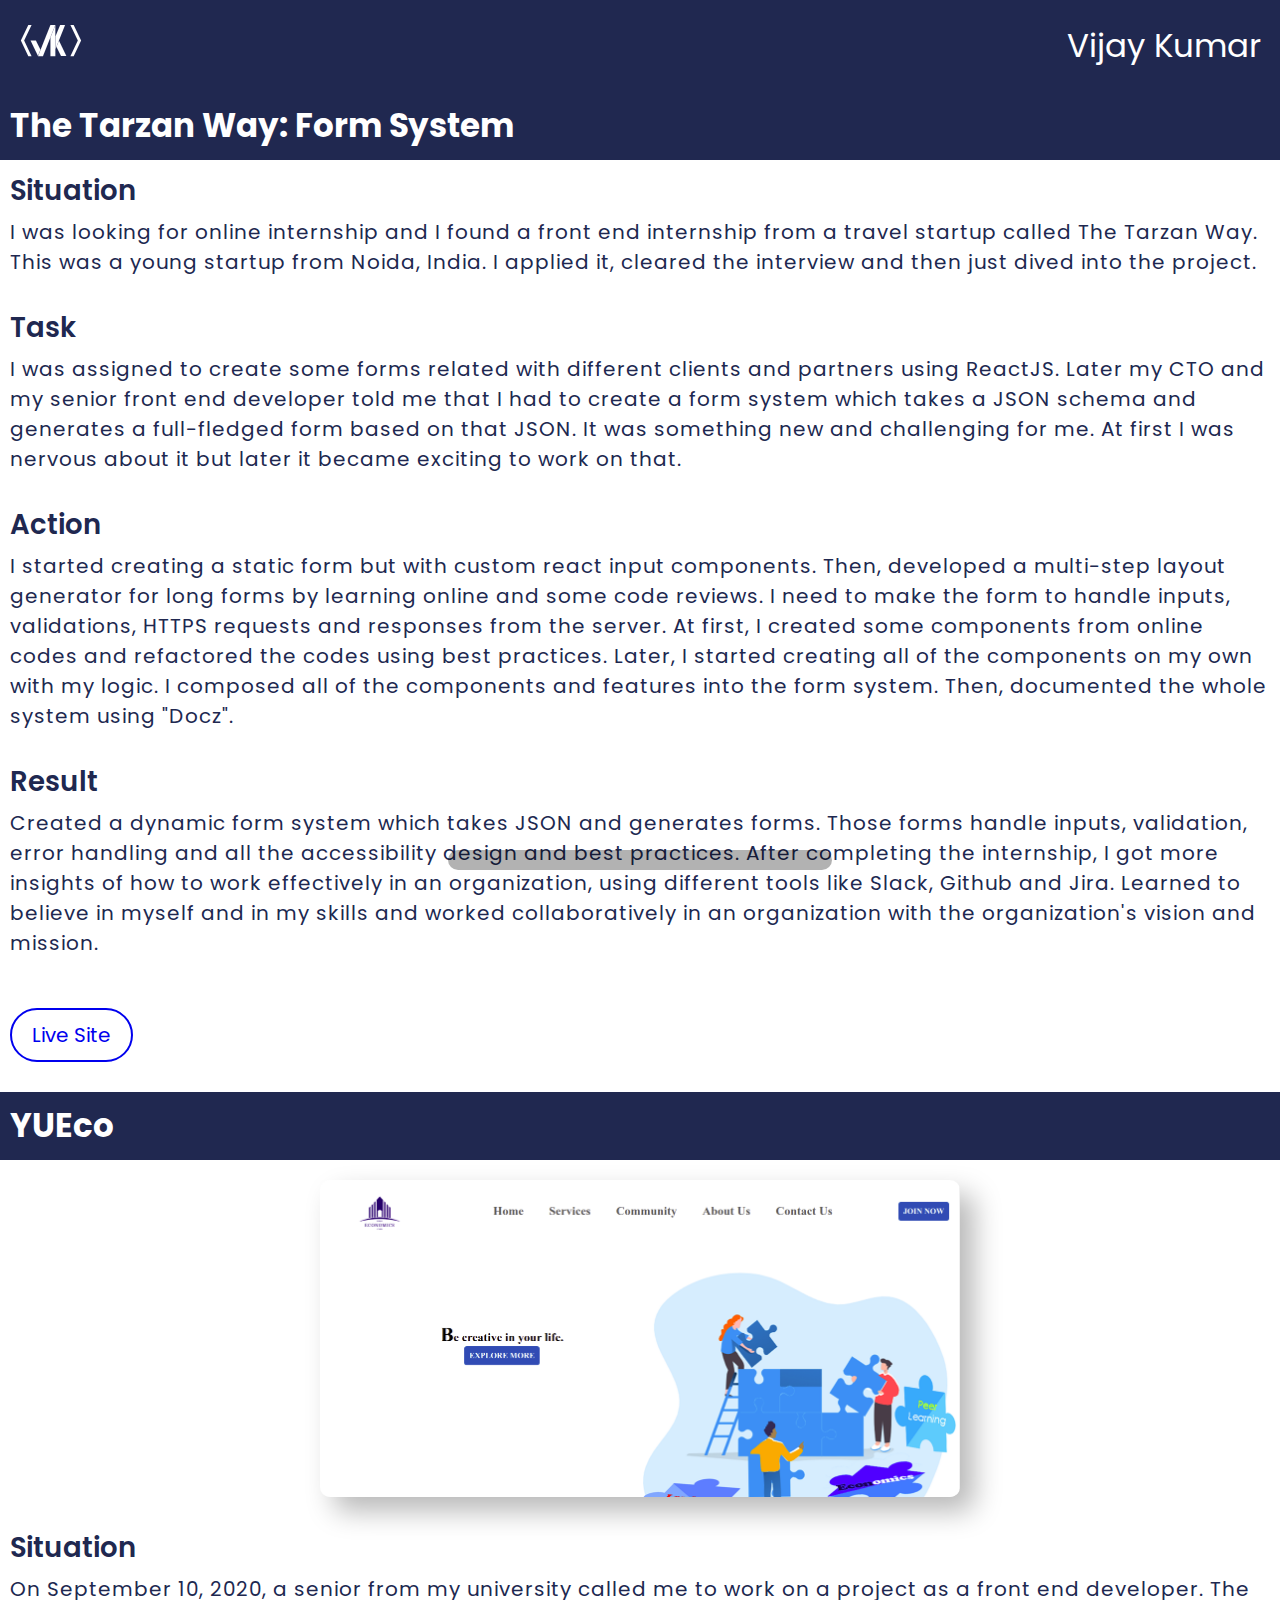
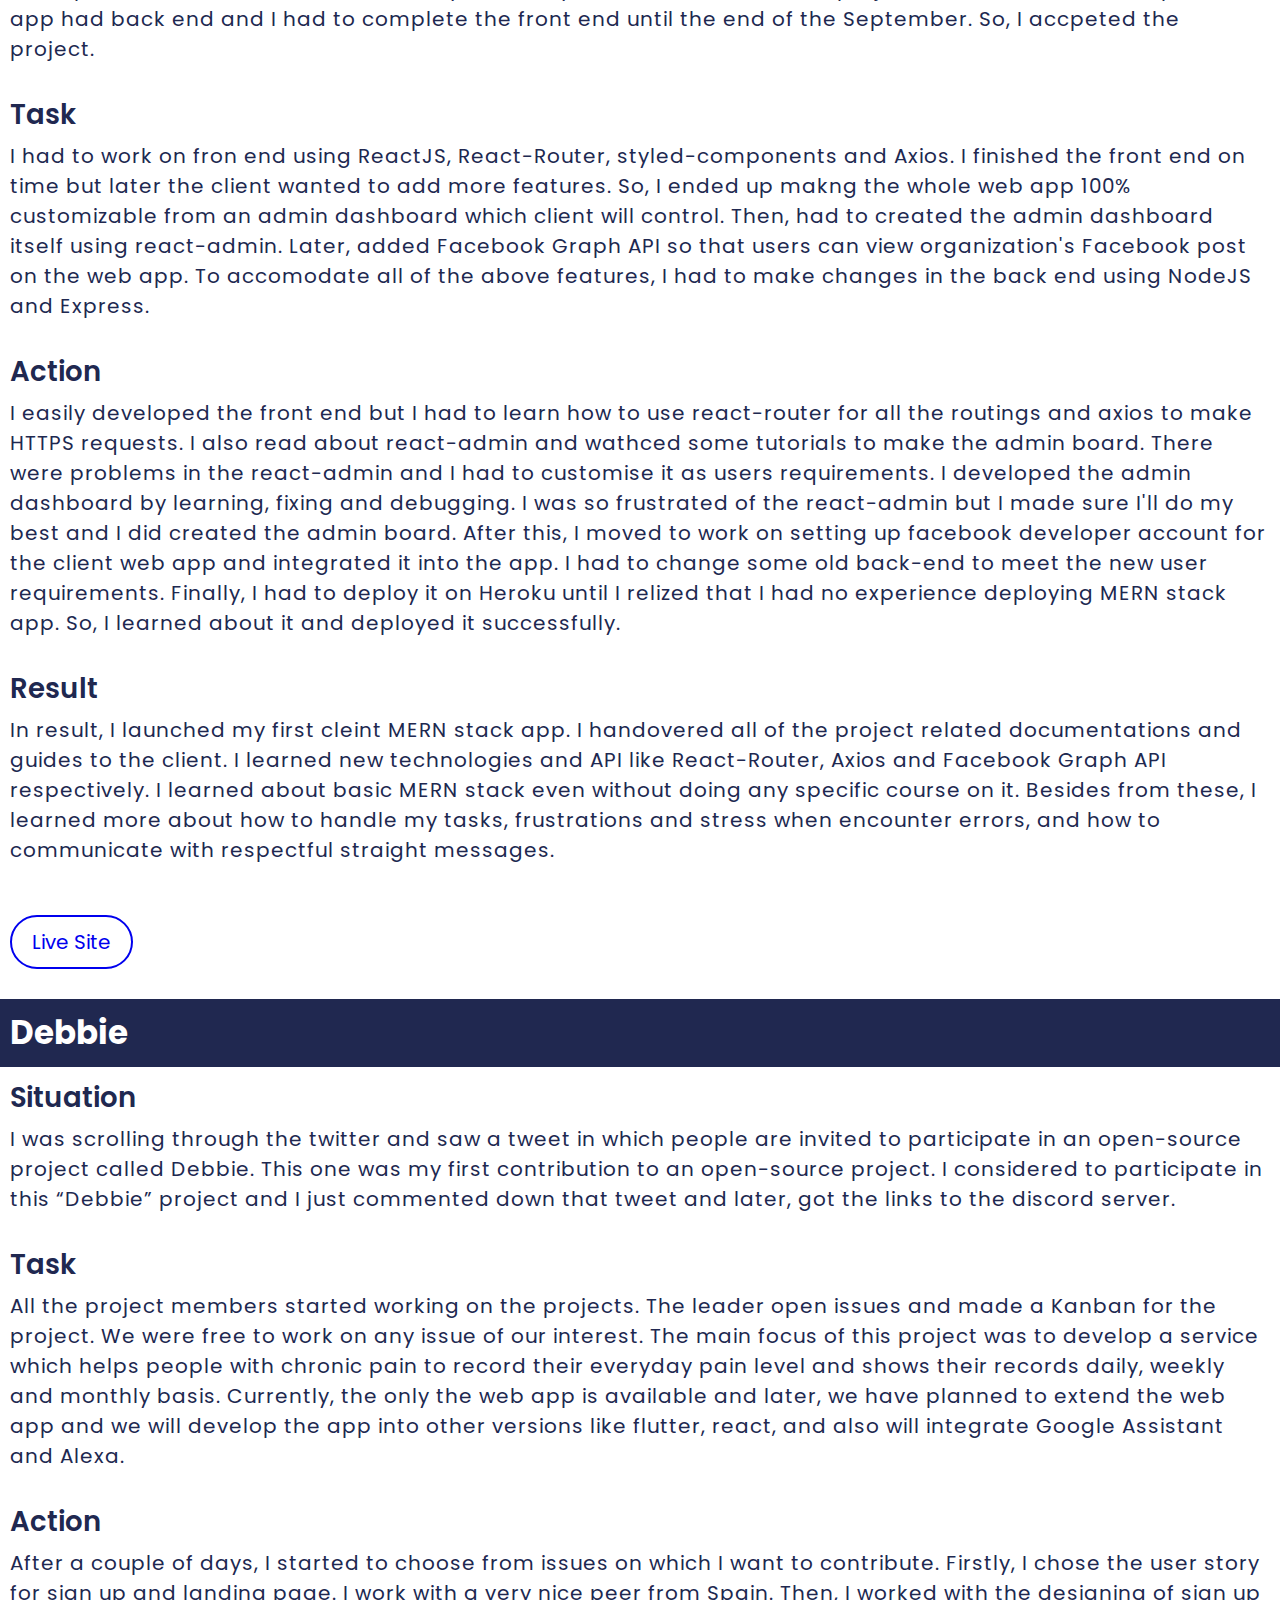
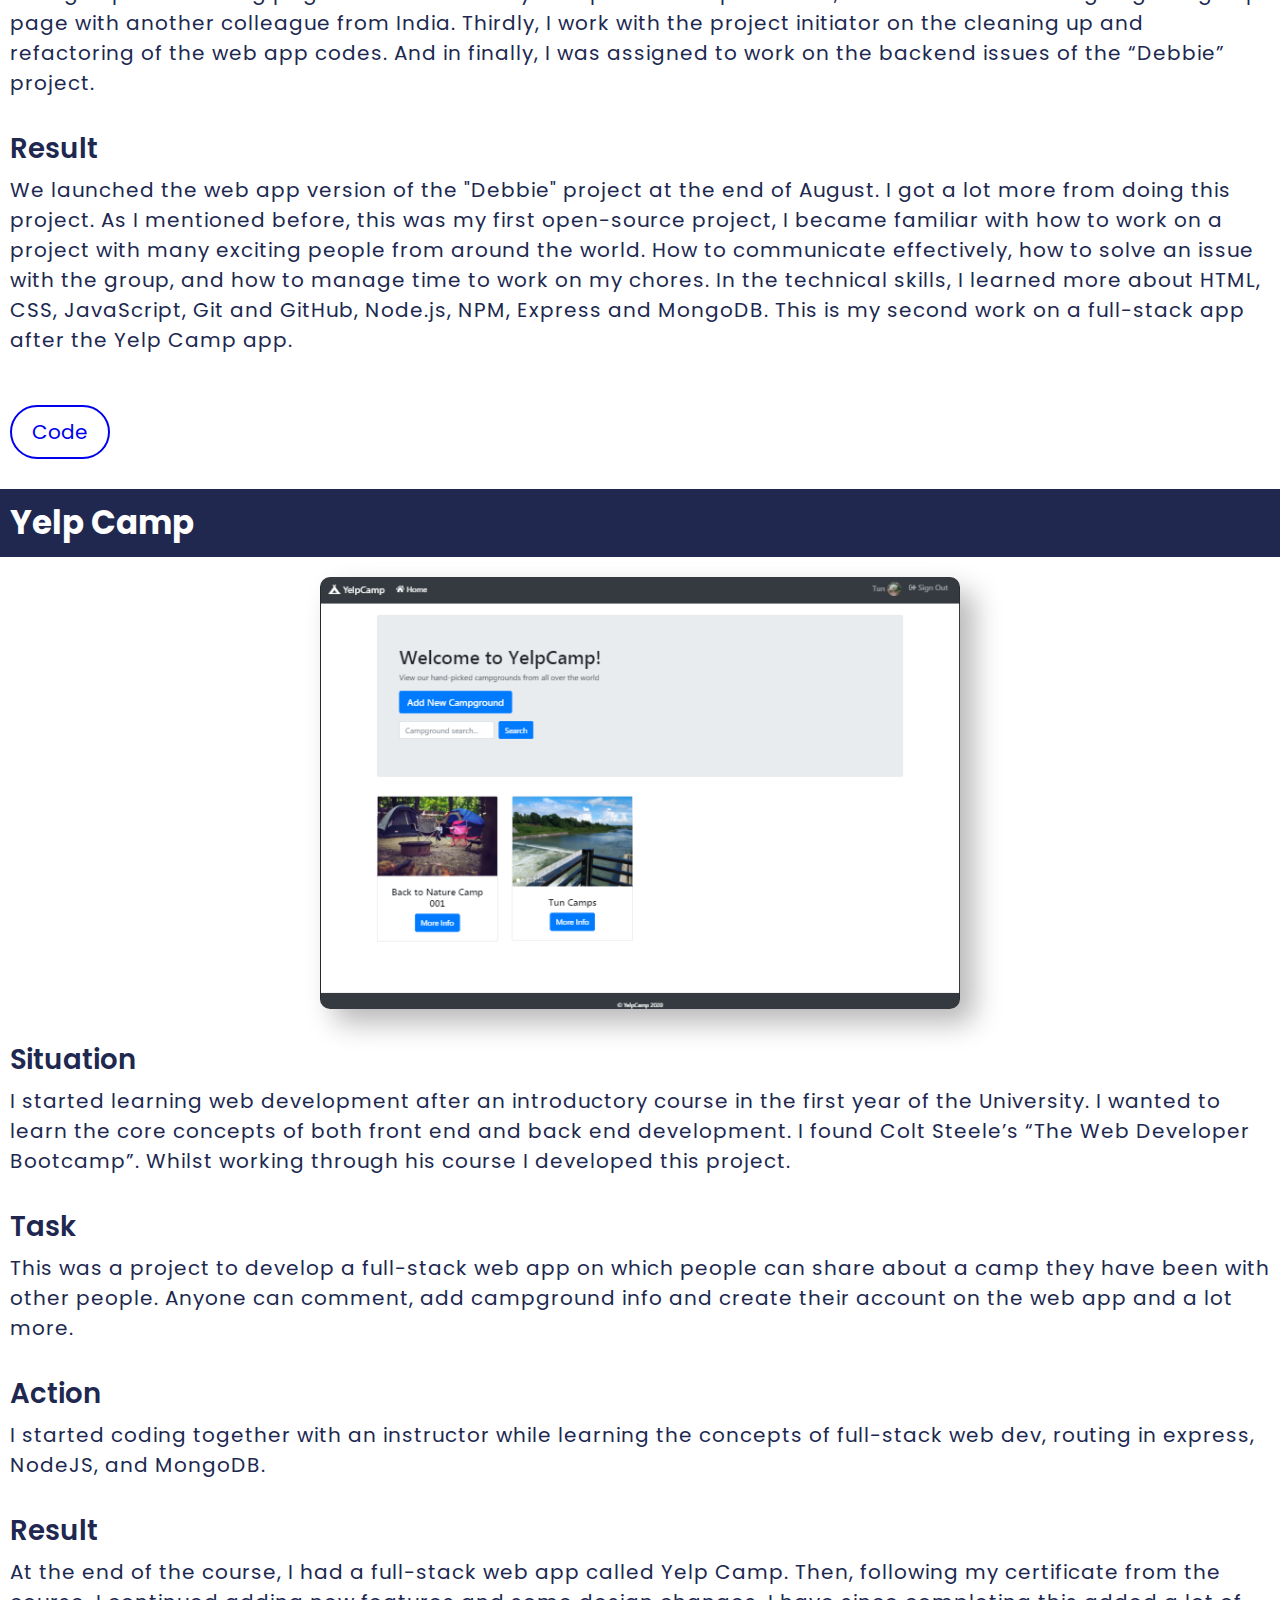
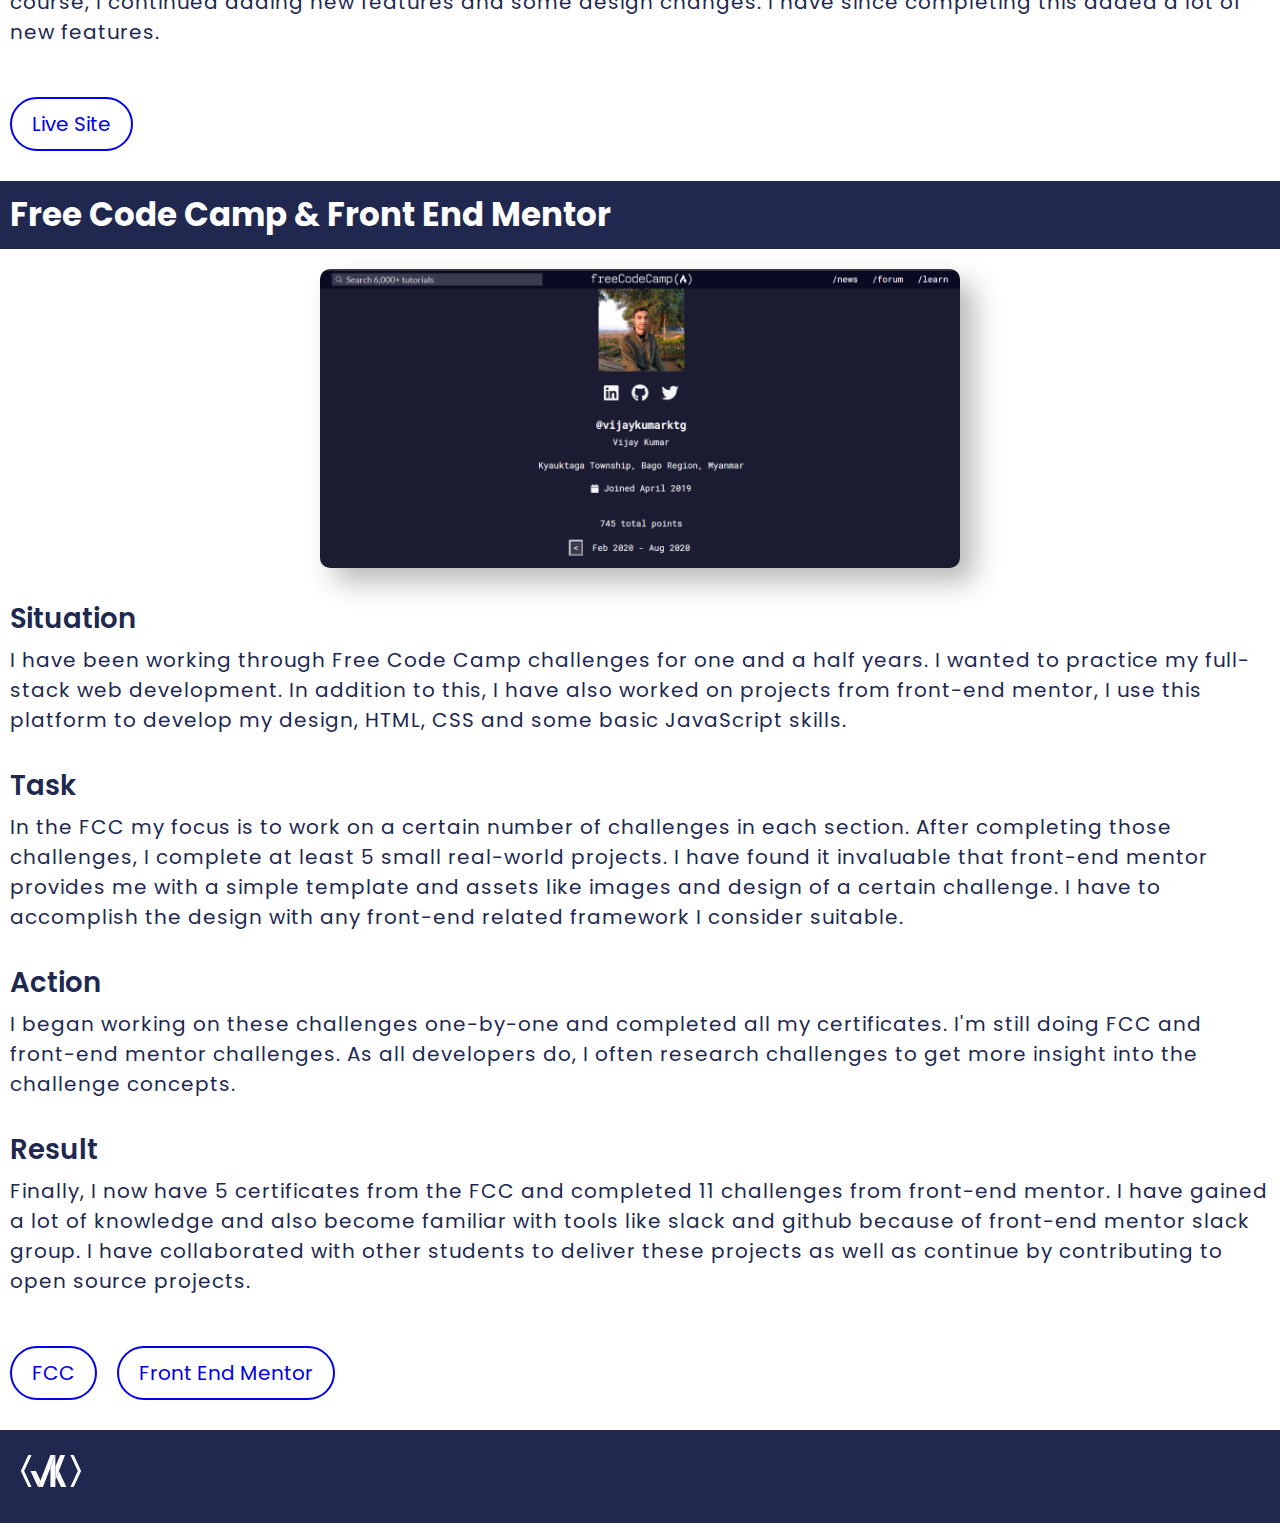
==== commit fcd2b3ee: "Change TTW and YUEco orders" ====
--- a/projects.html
+++ b/projects.html
@@ -65,6 +65,60 @@
       </div>
     </nav>
     <main>
+      <section id="tarzan" class="project__container">
+        <h2 class="project__heading">The Tarzan Way: Form System</h2>
+        <dl class="project__star">
+          <dt>Situation</dt>
+          <dd>
+            I was looking for online internship and I found a front end
+            internship from a travel startup called The Tarzan Way. This was a
+            young startup from Noida, India. I applied it, cleared the interview
+            and then just dived into the project.
+          </dd>
+          <dt>Task</dt>
+          <dd>
+            I was assigned to create some forms related with different clients
+            and partners using ReactJS. Later my CTO and my senior front end
+            developer told me that I had to create a form system which takes a
+            JSON schema and generates a full-fledged form based on that JSON. It
+            was something new and challenging for me. At first I was nervous
+            about it but later it became exciting to work on that.
+          </dd>
+          <dt>Action</dt>
+          <dd>
+            I started creating a static form but with custom react input
+            components. Then, developed a multi-step layout generator for long
+            forms by learning online and some code reviews. I need to make the
+            form to handle inputs, validations, HTTPS requests and responses
+            from the server. At first, I created some components from online
+            codes and refactored the codes using best practices. Later, I
+            started creating all of the components on my own with my logic. I
+            composed all of the components and features into the form system.
+            Then, documented the whole system using "Docz".
+          </dd>
+          <dt>Result</dt>
+          <dd>
+            Created a dynamic form system which takes JSON and generates forms.
+            Those forms handle inputs, validation, error handling and all the
+            accessibility design and best practices. After completing the
+            internship, I got more insights of how to work effectively in an
+            organization, using different tools like Slack, Github and Jira.
+            Learned to believe in myself and in my skills and worked
+            collaboratively in an organization with the organization's vision
+            and mission.
+          </dd>
+        </dl>
+        <div class="project__buttons">
+          <a
+            href="https://www.thetarzanway.com/"
+            target="_blank"
+            rel="noopener noreferrer"
+            class="live__button"
+            >Live Site</a
+          >
+        </div>
+      </section>
+
       <section id="yueco" class="project__container">
         <h2 class="project__heading">YUEco</h2>
         <img
@@ -130,60 +184,6 @@
         </div>
       </section>
 
-      <section id="tarzan" class="project__container">
-        <h2 class="project__heading">The Tarzan Way: Form System</h2>
-        <dl class="project__star">
-          <dt>Situation</dt>
-          <dd>
-            I was looking for online internship and I found a front end
-            internship from a travel startup called The Tarzan Way. This was a
-            young startup from Noida, India. I applied it, cleared the interview
-            and then just dived into the project.
-          </dd>
-          <dt>Task</dt>
-          <dd>
-            I was assigned to create some forms related with different clients
-            and partners using ReactJS. Later my CTO and my senior front end
-            developer told me that I had to create a form system which takes a
-            JSON schema and generates a full-fledged form based on that JSON. It
-            was something new and challenging for me. At first I was nervous
-            about it but later it became exciting to work on that.
-          </dd>
-          <dt>Action</dt>
-          <dd>
-            I started creating a static form but with custom react input
-            components. Then, developed a multi-step layout generator for long
-            forms by learning online and some code reviews. I need to make the
-            form to handle inputs, validations, HTTPS requests and responses
-            from the server. At first, I created some components from online
-            codes and refactored the codes using best practices. Later, I
-            started creating all of the components on my own with my logic. I
-            composed all of the components and features into the form system.
-            Then, documented the whole system using "Docz".
-          </dd>
-          <dt>Result</dt>
-          <dd>
-            Created a dynamic form system which takes JSON and generates forms.
-            Those forms handle inputs, validation, error handling and all the
-            accessibility design and best practices. After completing the
-            internship, I got more insights of how to work effectively in an
-            organization, using different tools like Slack, Github and Jira.
-            Learned to believe in myself and in my skills and worked
-            collaboratively in an organization with the organization's vision
-            and mission.
-          </dd>
-        </dl>
-        <div class="project__buttons">
-          <a
-            href="https://www.thetarzanway.com/"
-            target="_blank"
-            rel="noopener noreferrer"
-            class="live__button"
-            >Live Site</a
-          >
-        </div>
-      </section>
-
       <section id="debbie" class="project__container">
         <h2 class="project__heading">Debbie</h2>
         <dl class="project__star">
@@ -233,12 +233,6 @@
         </dl>
         <div class="project__buttons">
           <a
-            href="#"
-            target="_blank"
-            rel="noopener noreferrer"
-            class="live__button"
-            >Live Site</a
-          ><a
             href="https://github.com/VijayKumarKTG/Web-App-Repo"
             target="_blank"
             rel="noopener noreferrer"
